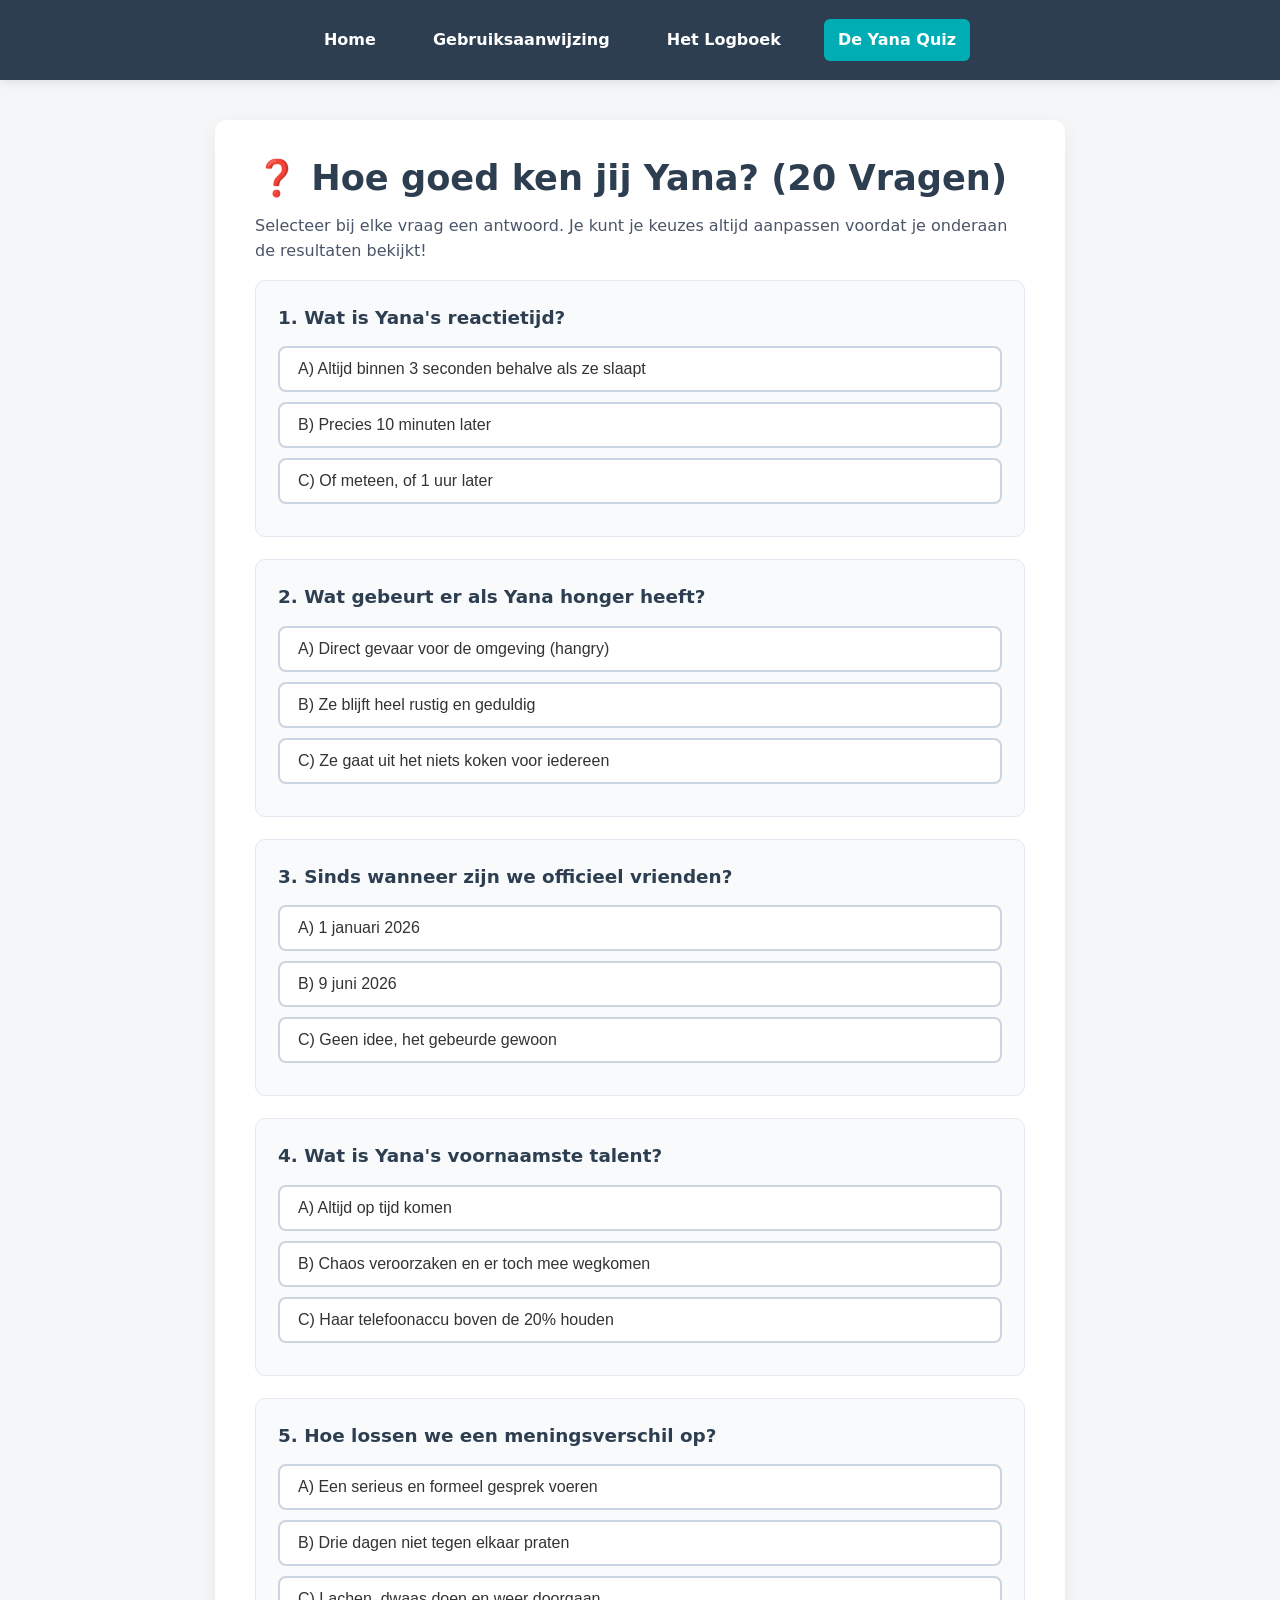
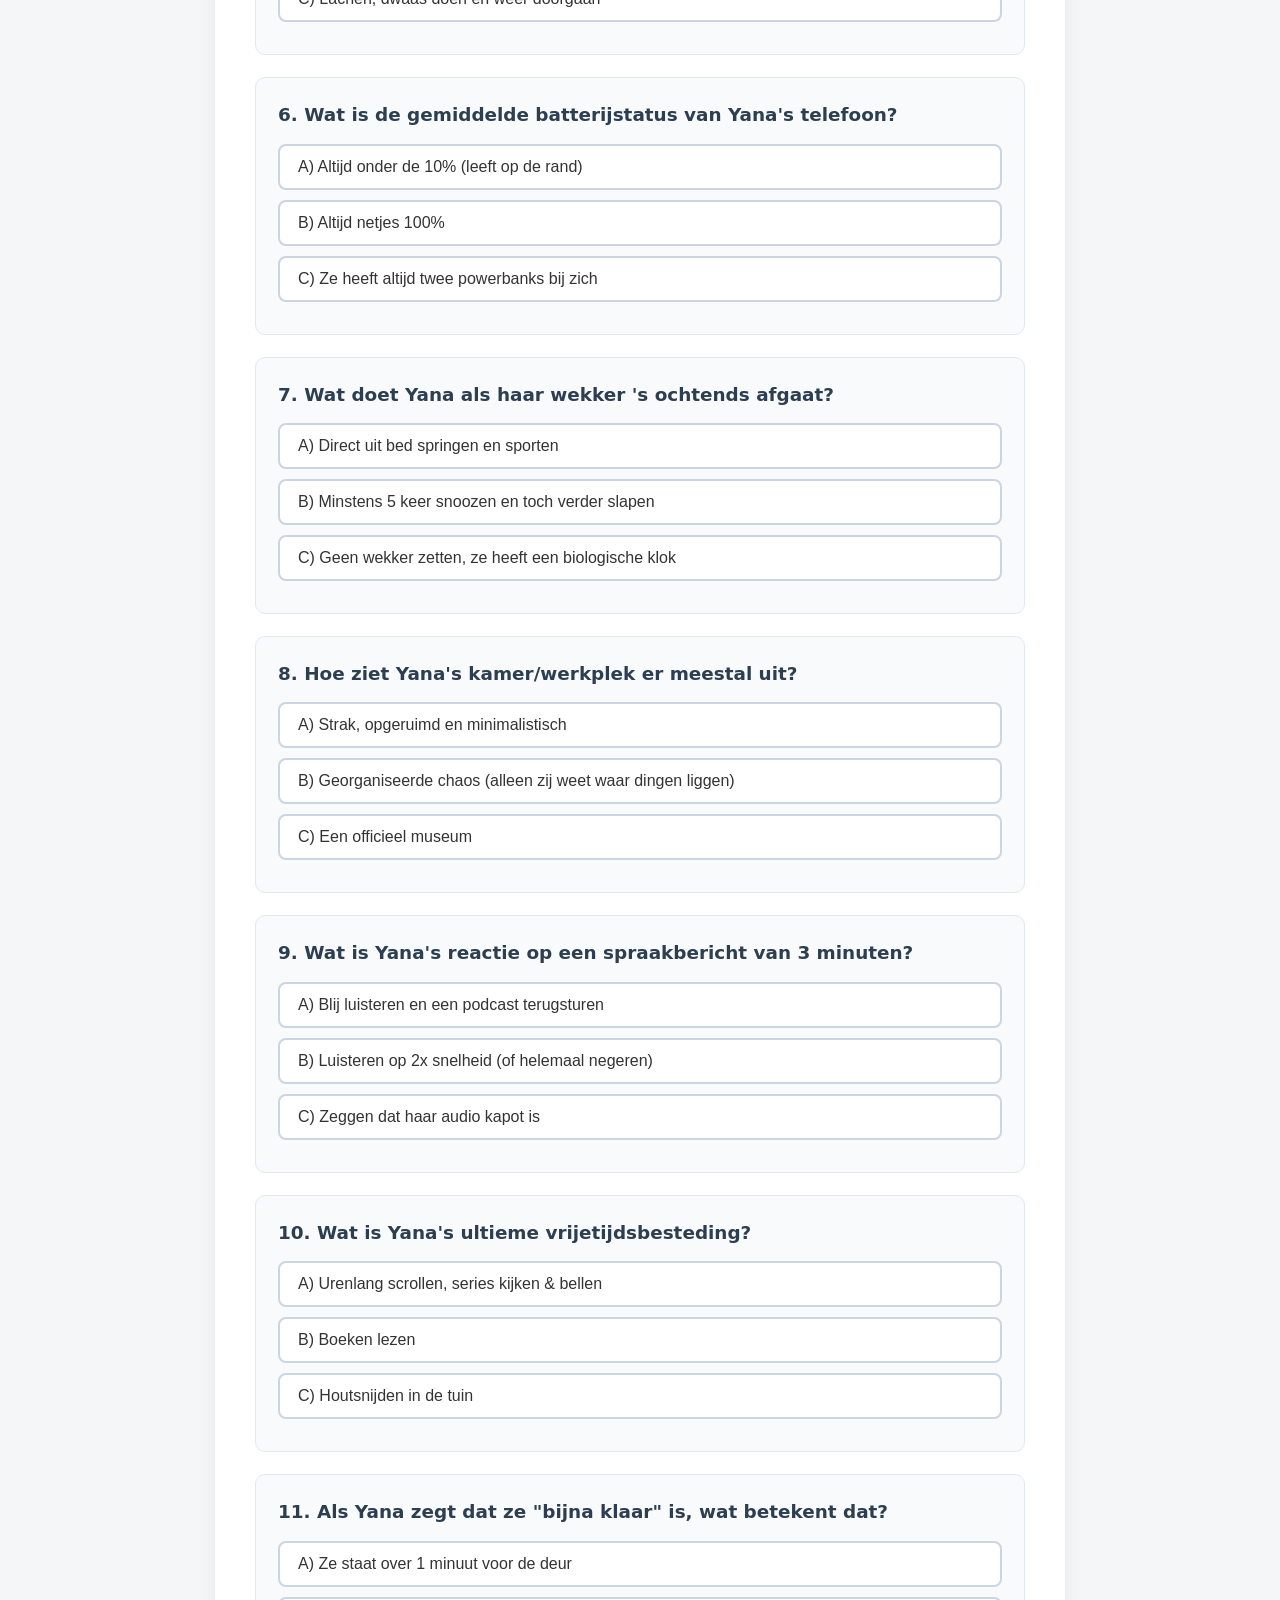
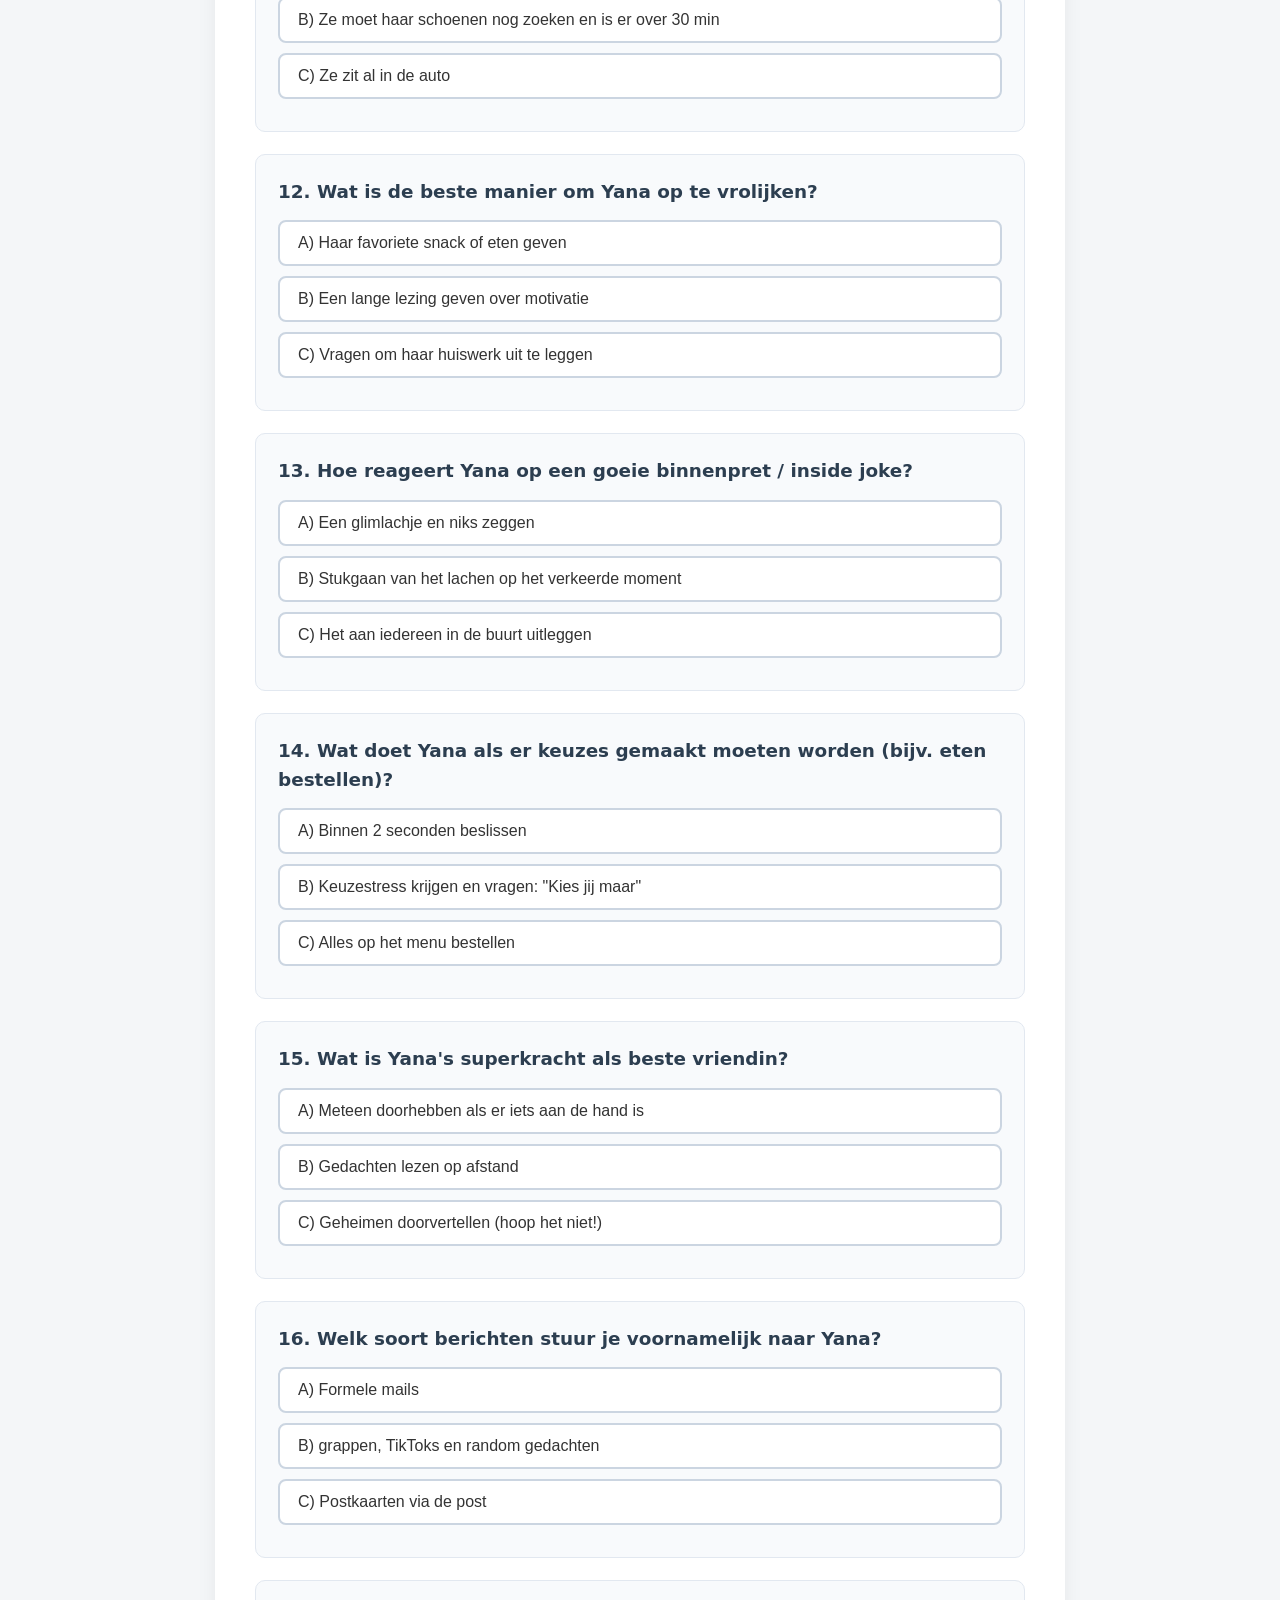
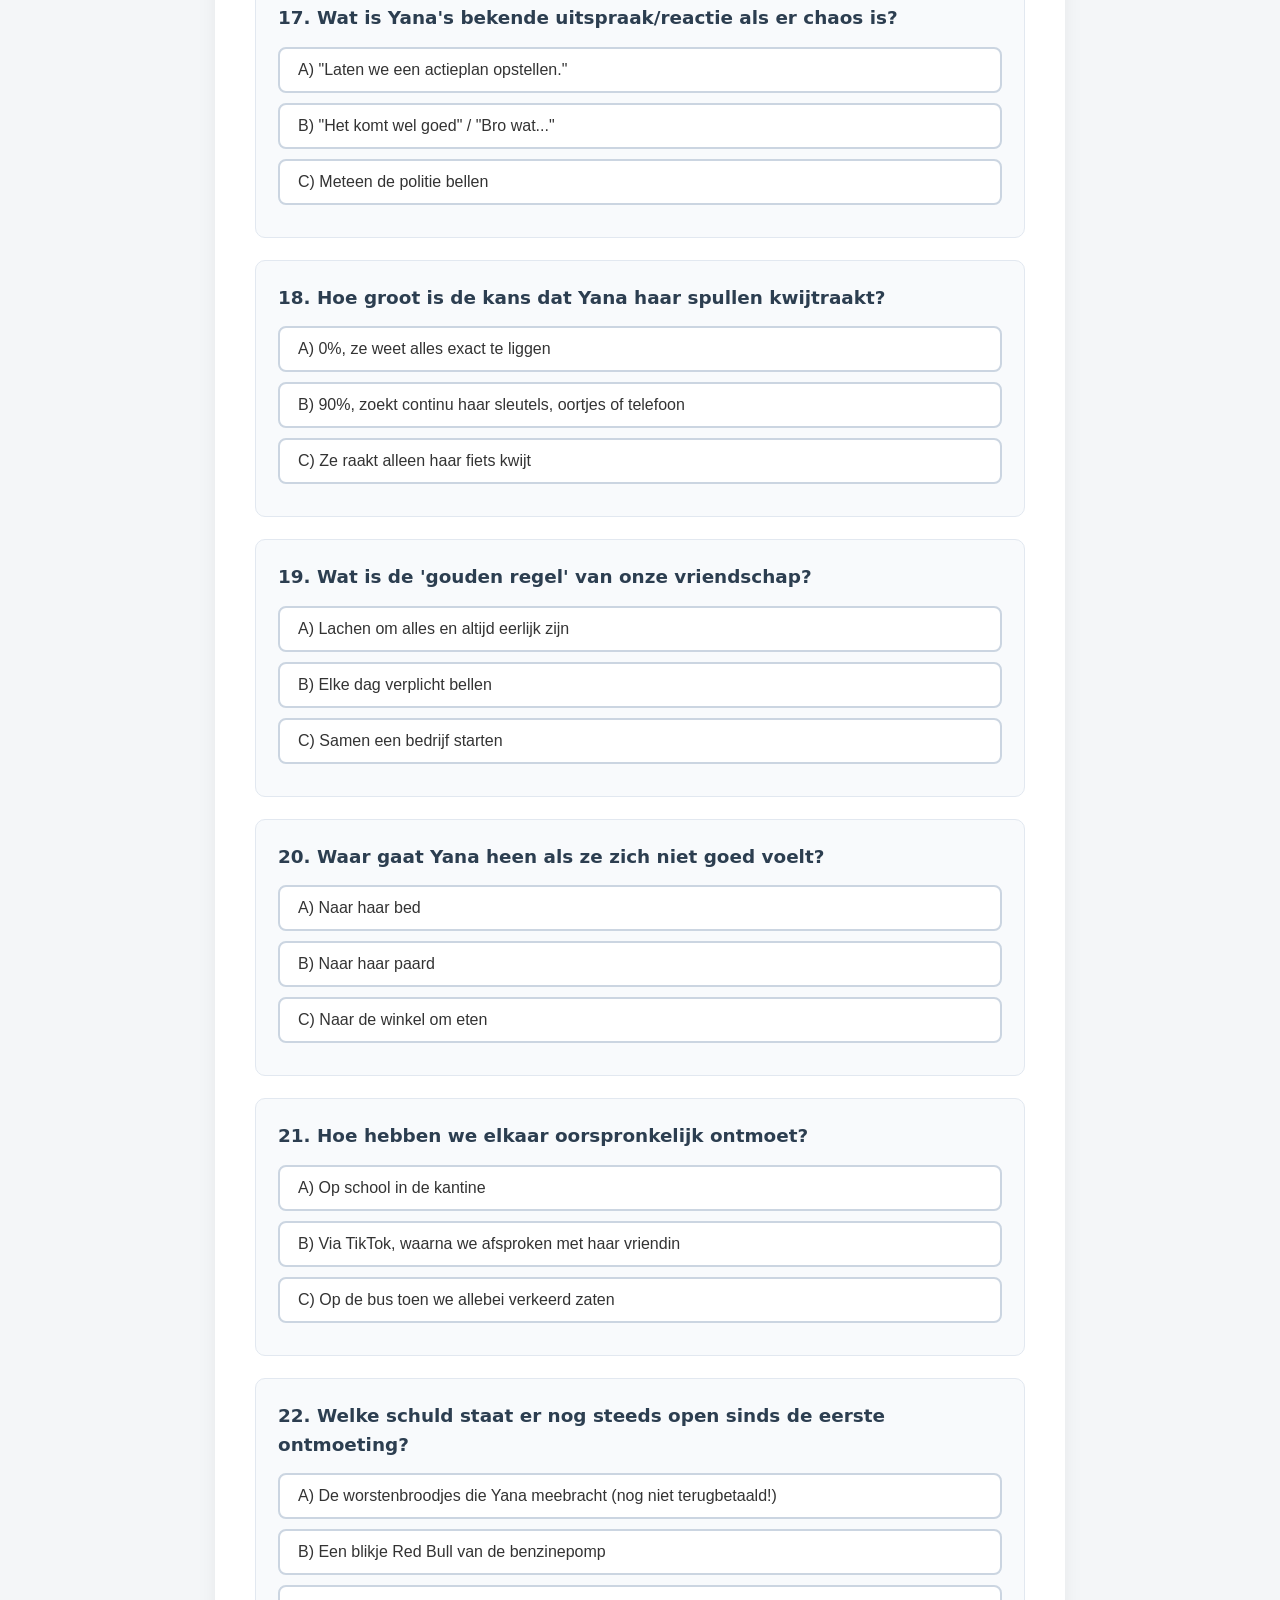
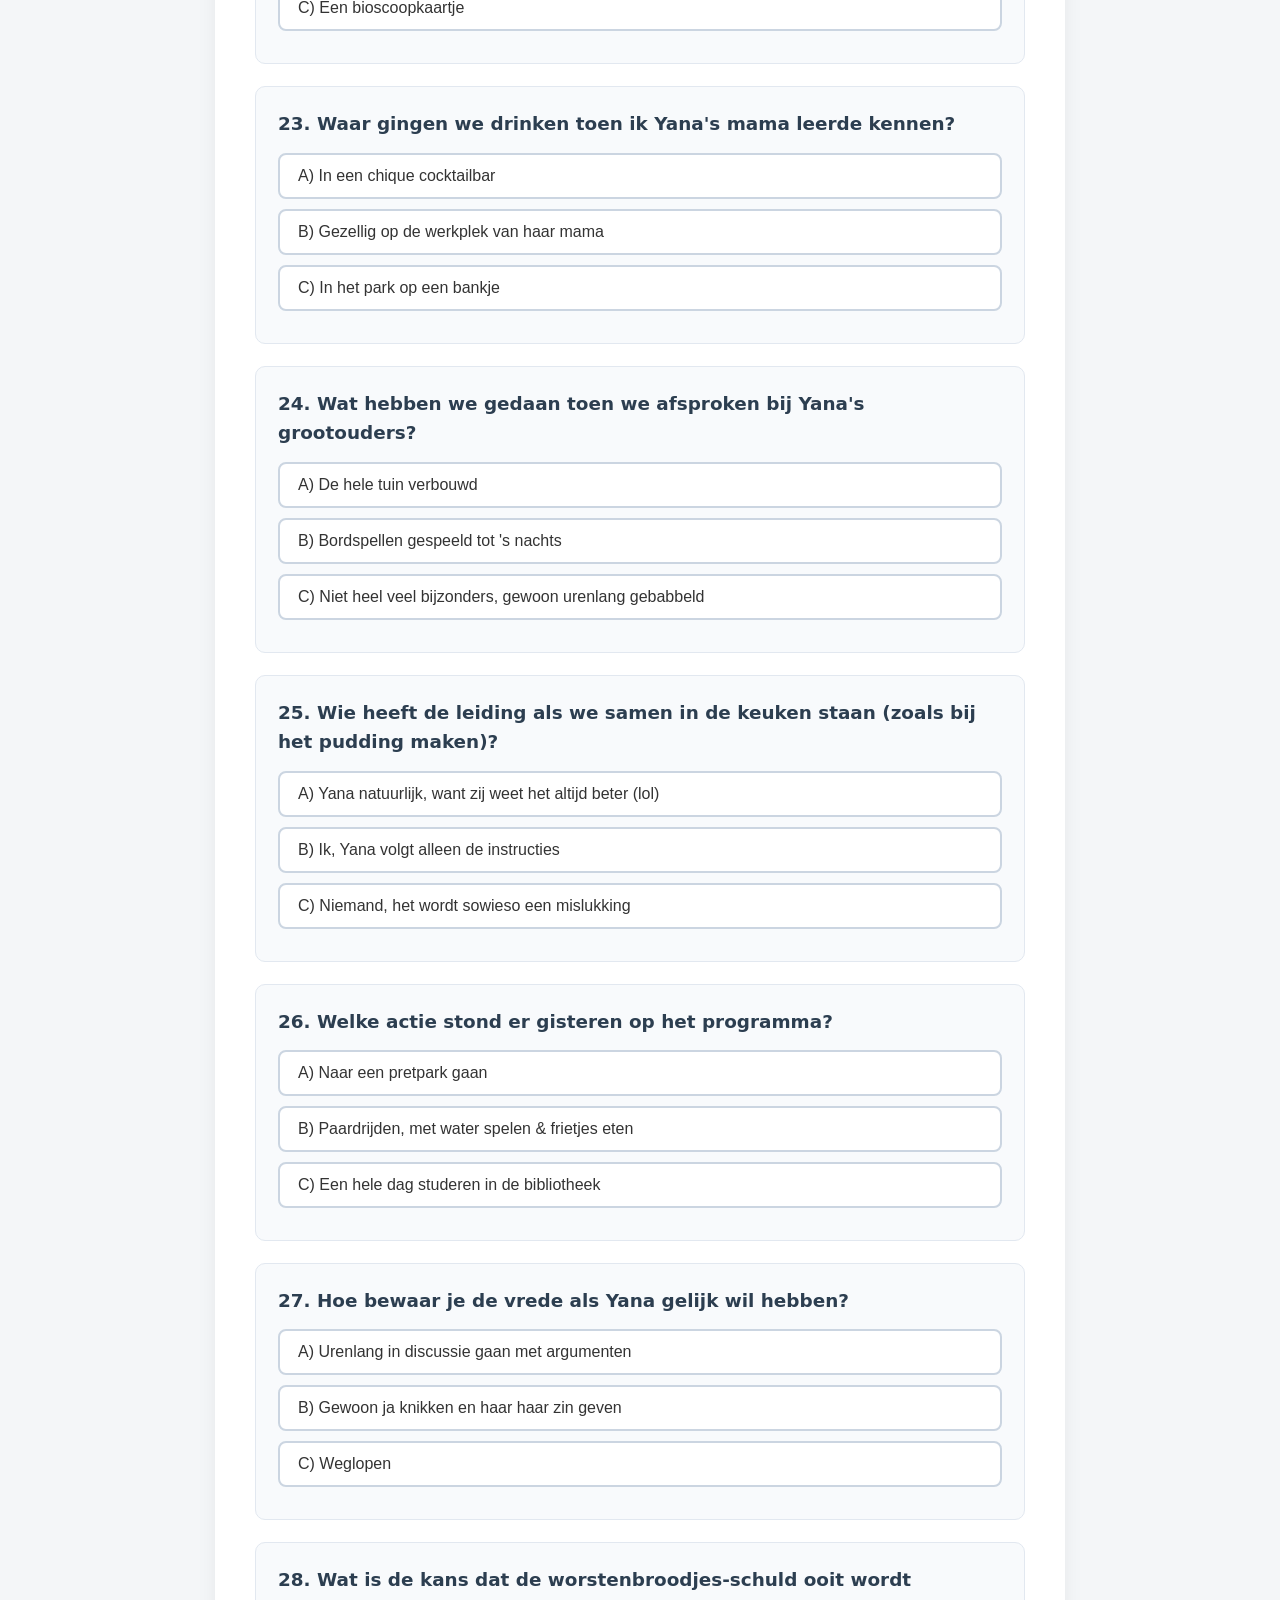
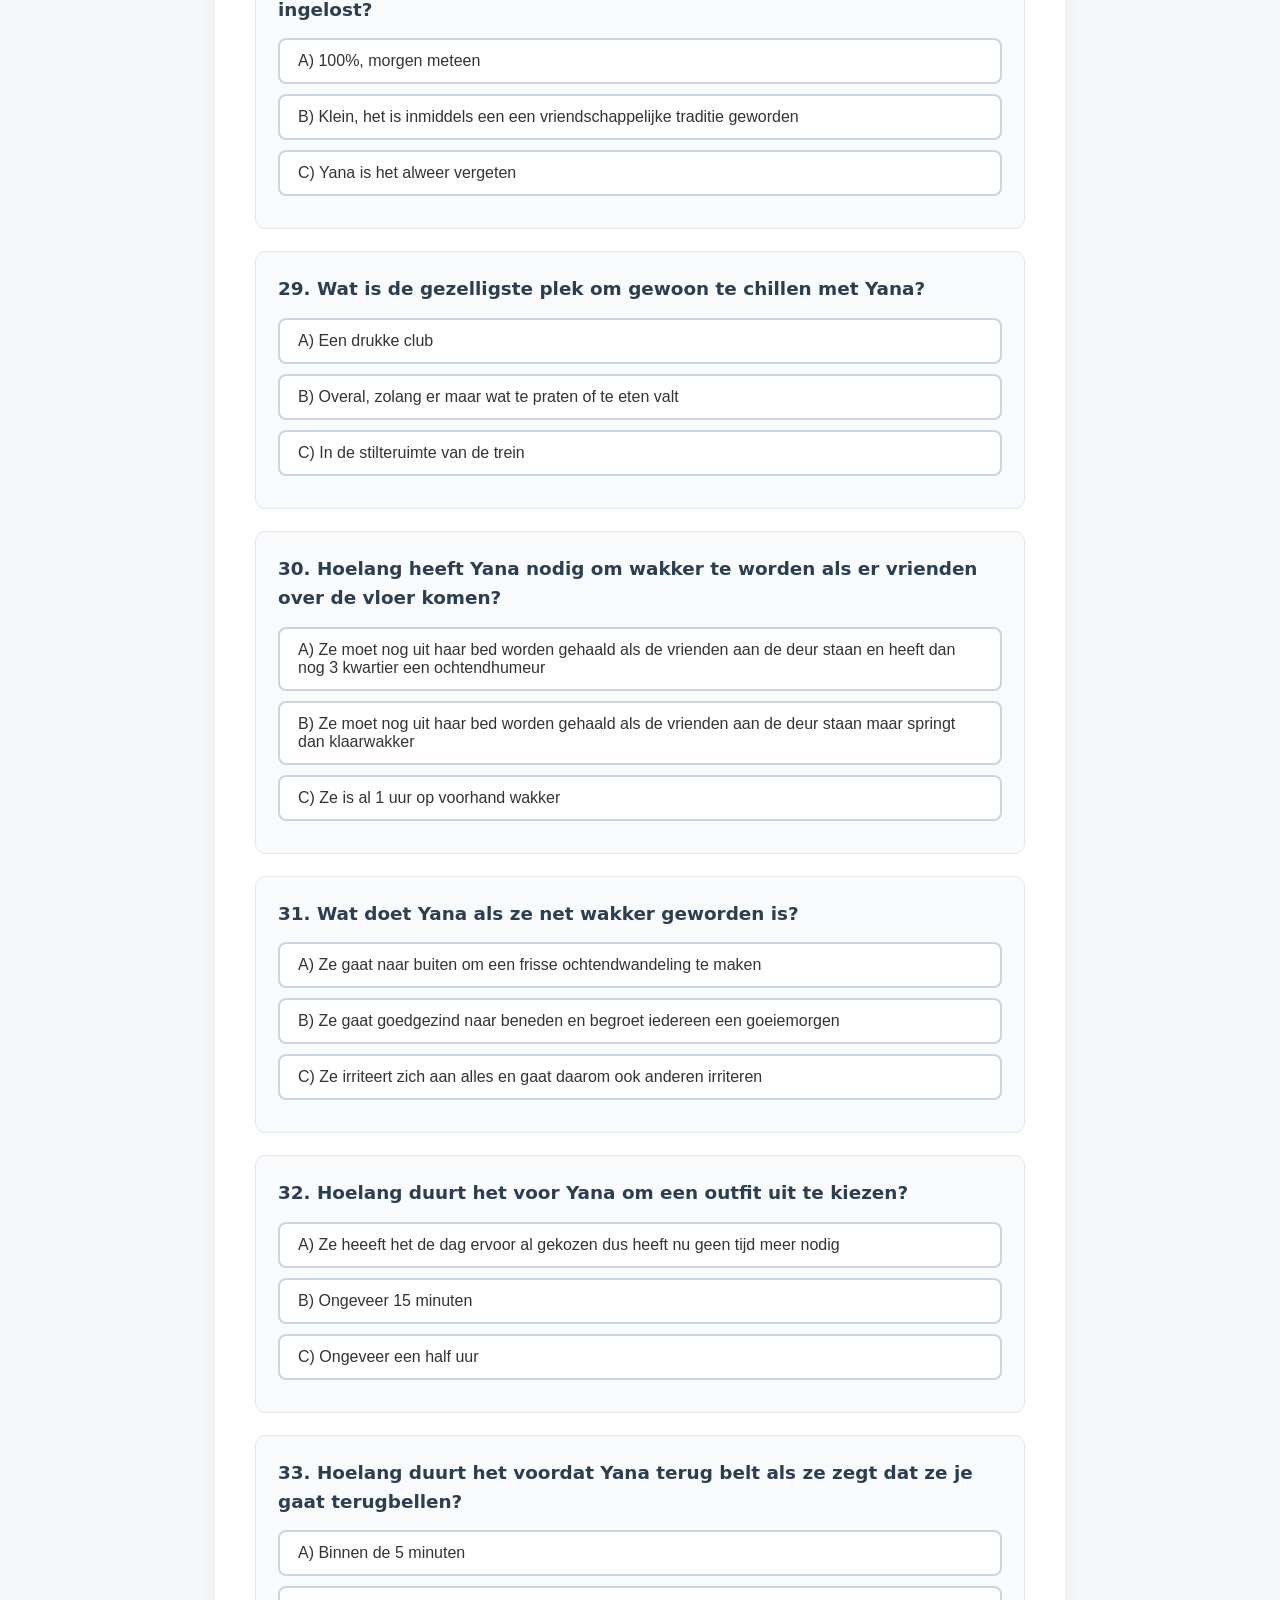
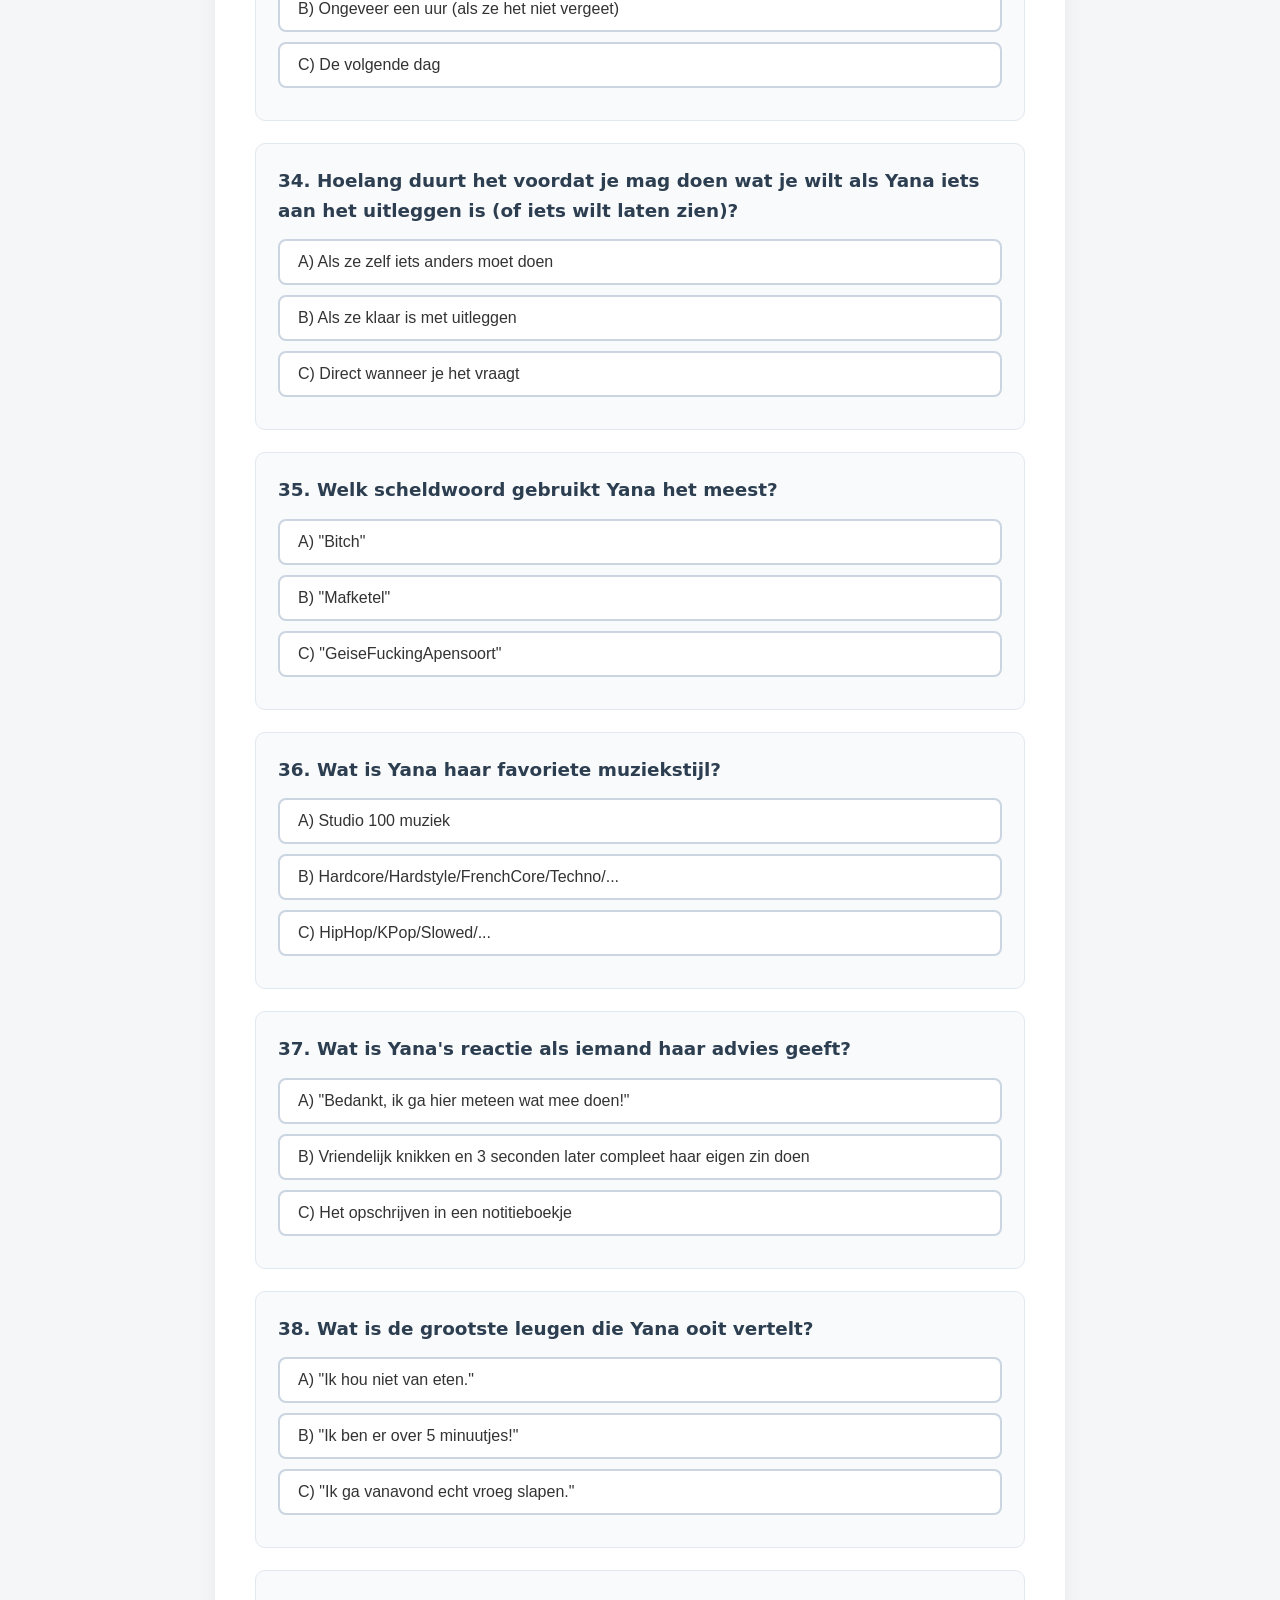
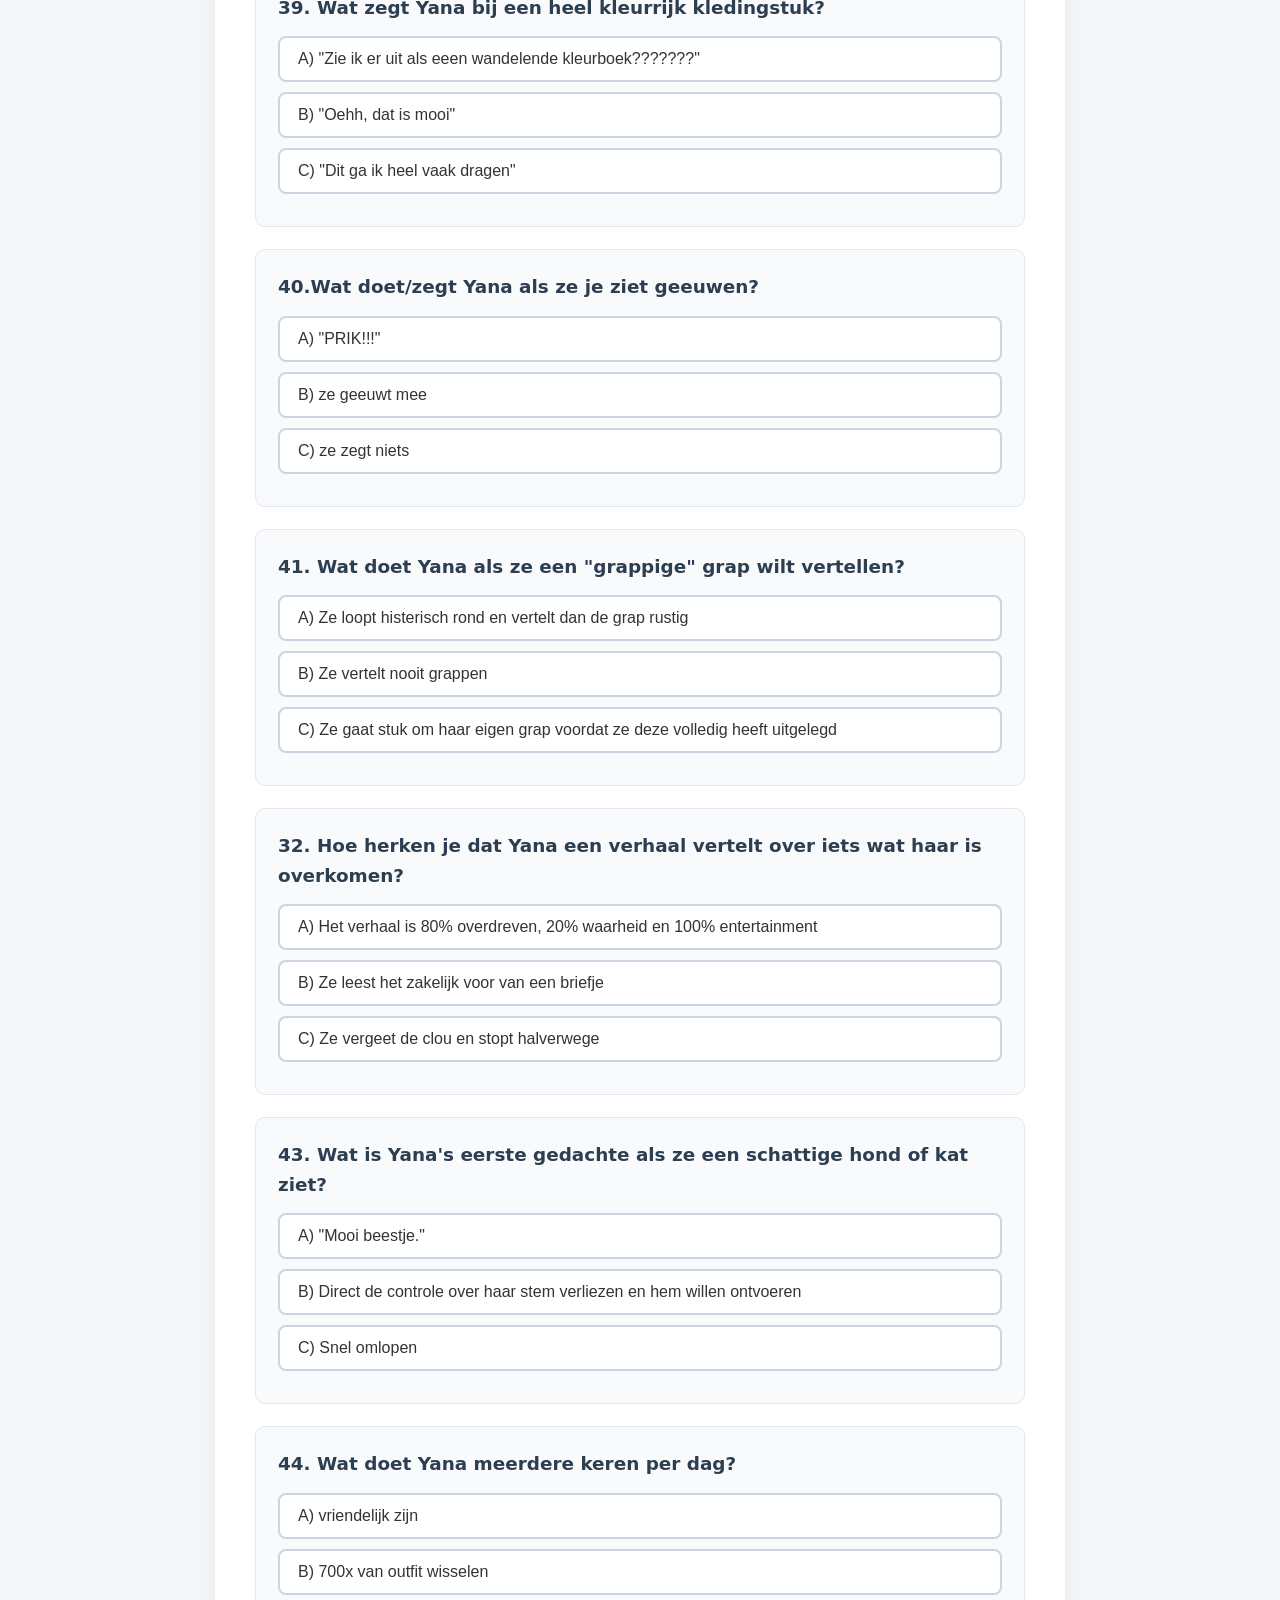
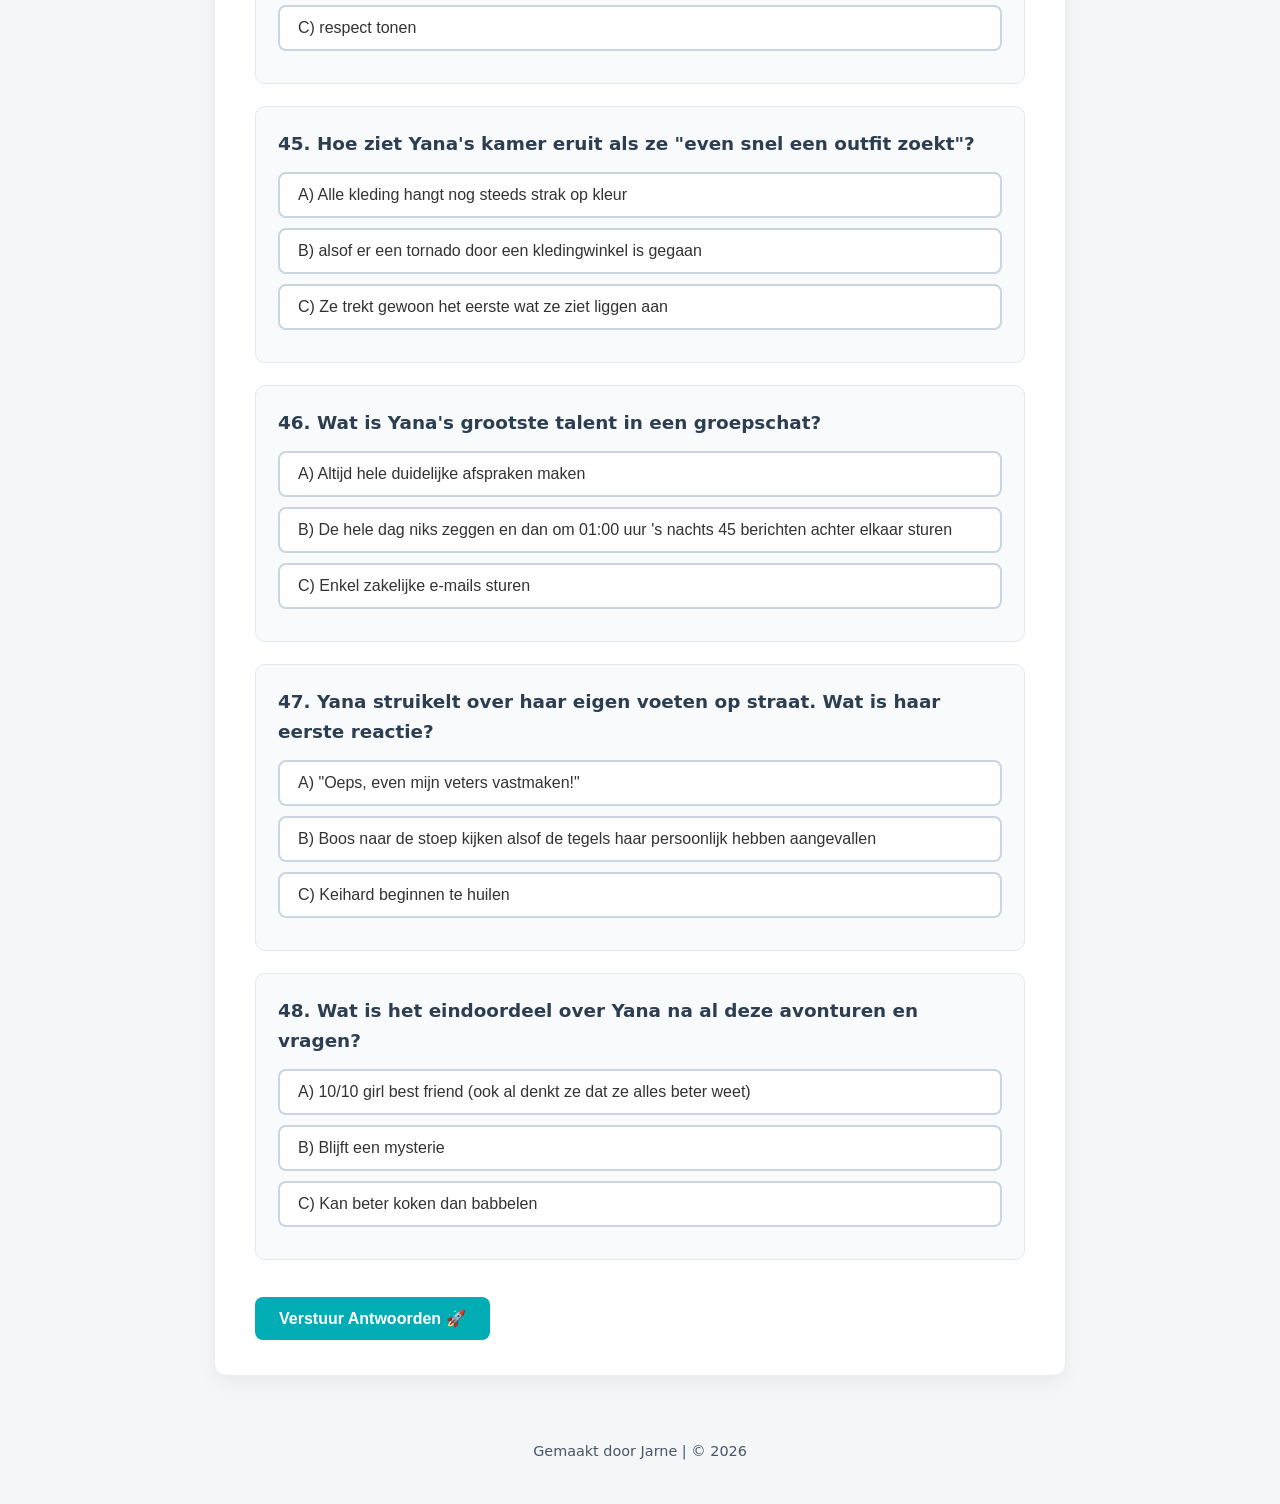
==== quiz.html @ 944b3b8d "full site" ====
<!DOCTYPE html>
<html lang="nl">

<head>
  <meta charset="UTF-8">
  <meta name="viewport" content="width=device-width, initial-scale=1.0">
  <title>Yana - De Ultieme Quiz</title>
  <link rel="stylesheet" href="style.css">
</head>

<body>

  <nav>
    <a href="index.html">Home</a>
    <a href="over.html">Gebruiksaanwijzing</a>
    <a href="herinneringen.html">Het Logboek</a>
    <a href="quiz.html" class="active">De Yana Quiz</a>
  </nav>

  <div class="container">
    <h1>❓ Hoe goed ken jij Yana? (20 Vragen)</h1>
    <p>Selecteer bij elke vraag een antwoord. Je kunt je keuzes altijd aanpassen voordat je onderaan de resultaten
      bekijkt!</p>

    <!-- Vraag 1 -->
    <div class="quiz-question" id="q1">
      <h3>1. Wat is Yana's reactietijd?</h3>
      <button class="options-btn" data-correct="true" onclick="selectOption(1, this)">A) Altijd binnen 3 seconden
        behalve als ze slaapt</button>
      <button class="options-btn" data-correct="false" onclick="selectOption(1, this)">B) Precies 10 minuten
        later</button>
      <button class="options-btn" data-correct="false" onclick="selectOption(1, this)">C) Of meteen, of 1 uur
        later</button>
    </div>

    <!-- Vraag 2 -->
    <div class="quiz-question" id="q2">
      <h3>2. Wat gebeurt er als Yana honger heeft?</h3>
      <button class="options-btn" data-correct="true" onclick="selectOption(2, this)">A) Direct gevaar voor de omgeving
        (hangry)</button>
      <button class="options-btn" data-correct="false" onclick="selectOption(2, this)">B) Ze blijft heel rustig en
        geduldig</button>
      <button class="options-btn" data-correct="false" onclick="selectOption(2, this)">C) Ze gaat uit het niets koken
        voor iedereen</button>
    </div>

    <!-- Vraag 3 -->
    <div class="quiz-question" id="q3">
      <h3>3. Sinds wanneer zijn we officieel vrienden?</h3>
      <button class="options-btn" data-correct="false" onclick="selectOption(3, this)">A) 1 januari 2026</button>
      <button class="options-btn" data-correct="true" onclick="selectOption(3, this)">B) 9 juni 2026</button>
      <button class="options-btn" data-correct="false" onclick="selectOption(3, this)">C) Geen idee, het gebeurde
        gewoon</button>
    </div>

    <!-- Vraag 4 -->
    <div class="quiz-question" id="q4">
      <h3>4. Wat is Yana's voornaamste talent?</h3>
      <button class="options-btn" data-correct="false" onclick="selectOption(4, this)">A) Altijd op tijd komen</button>
      <button class="options-btn" data-correct="true" onclick="selectOption(4, this)">B) Chaos veroorzaken en er toch
        mee wegkomen</button>
      <button class="options-btn" data-correct="false" onclick="selectOption(4, this)">C) Haar telefoonaccu boven de 20%
        houden</button>
    </div>

    <!-- Vraag 5 -->
    <div class="quiz-question" id="q5">
      <h3>5. Hoe lossen we een meningsverschil op?</h3>
      <button class="options-btn" data-correct="false" onclick="selectOption(5, this)">A) Een serieus en formeel gesprek
        voeren</button>
      <button class="options-btn" data-correct="false" onclick="selectOption(5, this)">B) Drie dagen niet tegen elkaar
        praten</button>
      <button class="options-btn" data-correct="true" onclick="selectOption(5, this)">C) Lachen, dwaas doen en weer
        doorgaan</button>
    </div>

    <!-- Vraag 6 -->
    <div class="quiz-question" id="q6">
      <h3>6. Wat is de gemiddelde batterijstatus van Yana's telefoon?</h3>
      <button class="options-btn" data-correct="true" onclick="selectOption(6, this)">A) Altijd onder de 10% (leeft op
        de rand)</button>
      <button class="options-btn" data-correct="false" onclick="selectOption(6, this)">B) Altijd netjes 100%</button>
      <button class="options-btn" data-correct="false" onclick="selectOption(6, this)">C) Ze heeft altijd twee
        powerbanks bij zich</button>
    </div>

    <!-- Vraag 7 -->
    <div class="quiz-question" id="q7">
      <h3>7. Wat doet Yana als haar wekker 's ochtends afgaat?</h3>
      <button class="options-btn" data-correct="false" onclick="selectOption(7, this)">A) Direct uit bed springen en
        sporten</button>
      <button class="options-btn" data-correct="true" onclick="selectOption(7, this)">B) Minstens 5 keer snoozen en toch
        verder slapen</button>
      <button class="options-btn" data-correct="false" onclick="selectOption(7, this)">C) Geen wekker zetten, ze heeft
        een biologische klok</button>
    </div>

    <!-- Vraag 8 -->
    <div class="quiz-question" id="q8">
      <h3>8. Hoe ziet Yana's kamer/werkplek er meestal uit?</h3>
      <button class="options-btn" data-correct="false" onclick="selectOption(8, this)">A) Strak, opgeruimd en
        minimalistisch</button>
      <button class="options-btn" data-correct="true" onclick="selectOption(8, this)">B) Georganiseerde chaos (alleen
        zij weet waar dingen liggen)</button>
      <button class="options-btn" data-correct="false" onclick="selectOption(8, this)">C) Een officieel museum</button>
    </div>

    <!-- Vraag 9 -->
    <div class="quiz-question" id="q9">
      <h3>9. Wat is Yana's reactie op een spraakbericht van 3 minuten?</h3>
      <button class="options-btn" data-correct="false" onclick="selectOption(9, this)">A) Blij luisteren en een podcast
        terugsturen</button>
      <button class="options-btn" data-correct="true" onclick="selectOption(9, this)">B) Luisteren op 2x snelheid (of
        helemaal negeren)</button>
      <button class="options-btn" data-correct="false" onclick="selectOption(9, this)">C) Zeggen dat haar audio kapot
        is</button>
    </div>

    <!-- Vraag 10 -->
    <div class="quiz-question" id="q10">
      <h3>10. Wat is Yana's ultieme vrijetijdsbesteding?</h3>
      <button class="options-btn" data-correct="true" onclick="selectOption(10, this)">A) Urenlang scrollen, series
        kijken & bellen</button>
      <button class="options-btn" data-correct="false" onclick="selectOption(10, this)">B) Boeken lezen</button>
      <button class="options-btn" data-correct="false" onclick="selectOption(10, this)">C) Houtsnijden in de
        tuin</button>
    </div>

    <!-- Vraag 11 -->
    <div class="quiz-question" id="q11">
      <h3>11. Als Yana zegt dat ze "bijna klaar" is, wat betekent dat?</h3>
      <button class="options-btn" data-correct="false" onclick="selectOption(11, this)">A) Ze staat over 1 minuut voor
        de deur</button>
      <button class="options-btn" data-correct="true" onclick="selectOption(11, this)">B) Ze moet haar schoenen nog
        zoeken en is er over 30 min</button>
      <button class="options-btn" data-correct="false" onclick="selectOption(11, this)">C) Ze zit al in de auto</button>
    </div>

    <!-- Vraag 12 -->
    <div class="quiz-question" id="q12">
      <h3>12. Wat is de beste manier om Yana op te vrolijken?</h3>
      <button class="options-btn" data-correct="true" onclick="selectOption(12, this)">A) Haar favoriete snack of eten
        geven</button>
      <button class="options-btn" data-correct="false" onclick="selectOption(12, this)">B) Een lange lezing geven over
        motivatie</button>
      <button class="options-btn" data-correct="false" onclick="selectOption(12, this)">C) Vragen om haar huiswerk uit
        te leggen</button>
    </div>

    <!-- Vraag 13 -->
    <div class="quiz-question" id="q13">
      <h3>13. Hoe reageert Yana op een goeie binnenpret / inside joke?</h3>
      <button class="options-btn" data-correct="false" onclick="selectOption(13, this)">A) Een glimlachje en niks
        zeggen</button>
      <button class="options-btn" data-correct="true" onclick="selectOption(13, this)">B) Stukgaan van het lachen op het
        verkeerde moment</button>
      <button class="options-btn" data-correct="false" onclick="selectOption(13, this)">C) Het aan iedereen in de buurt
        uitleggen</button>
    </div>

    <!-- Vraag 14 -->
    <div class="quiz-question" id="q14">
      <h3>14. Wat doet Yana als er keuzes gemaakt moeten worden (bijv. eten bestellen)?</h3>
      <button class="options-btn" data-correct="false" onclick="selectOption(14, this)">A) Binnen 2 seconden
        beslissen</button>
      <button class="options-btn" data-correct="true" onclick="selectOption(14, this)">B) Keuzestress krijgen en vragen:
        "Kies jij maar"</button>
      <button class="options-btn" data-correct="false" onclick="selectOption(14, this)">C) Alles op het menu
        bestellen</button>
    </div>

    <!-- Vraag 15 -->
    <div class="quiz-question" id="q15">
      <h3>15. Wat is Yana's superkracht als beste vriendin?</h3>
      <button class="options-btn" data-correct="true" onclick="selectOption(15, this)">A) Meteen doorhebben als er iets
        aan de hand is</button>
      <button class="options-btn" data-correct="false" onclick="selectOption(15, this)">B) Gedachten lezen op
        afstand</button>
      <button class="options-btn" data-correct="false" onclick="selectOption(15, this)">C) Geheimen doorvertellen (hoop
        het niet!)</button>
    </div>

    <!-- Vraag 16 -->
    <div class="quiz-question" id="q16">
      <h3>16. Welk soort berichten stuur je voornamelijk naar Yana?</h3>
      <button class="options-btn" data-correct="false" onclick="selectOption(16, this)">A) Formele mails</button>
      <button class="options-btn" data-correct="true" onclick="selectOption(16, this)">B) grappen, TikToks en random
        gedachten</button>
      <button class="options-btn" data-correct="false" onclick="selectOption(16, this)">C) Postkaarten via de
        post</button>
    </div>

    <!-- Vraag 17 -->
    <div class="quiz-question" id="q17">
      <h3>17. Wat is Yana's bekende uitspraak/reactie als er chaos is?</h3>
      <button class="options-btn" data-correct="false" onclick="selectOption(17, this)">A) "Laten we een actieplan
        opstellen."</button>
      <button class="options-btn" data-correct="true" onclick="selectOption(17, this)">B) "Het komt wel goed" / "Bro
        wat..."</button>
      <button class="options-btn" data-correct="false" onclick="selectOption(17, this)">C) Meteen de politie
        bellen</button>
    </div>

    <!-- Vraag 18 -->
    <div class="quiz-question" id="q18">
      <h3>18. Hoe groot is de kans dat Yana haar spullen kwijtraakt?</h3>
      <button class="options-btn" data-correct="false" onclick="selectOption(18, this)">A) 0%, ze weet alles exact te
        liggen</button>
      <button class="options-btn" data-correct="true" onclick="selectOption(18, this)">B) 90%, zoekt continu haar
        sleutels, oortjes of telefoon</button>
      <button class="options-btn" data-correct="false" onclick="selectOption(18, this)">C) Ze raakt alleen haar fiets
        kwijt</button>
    </div>

    <!-- Vraag 19 -->
    <div class="quiz-question" id="q19">
      <h3>19. Wat is de 'gouden regel' van onze vriendschap?</h3>
      <button class="options-btn" data-correct="true" onclick="selectOption(19, this)">A) Lachen om alles en altijd
        eerlijk zijn</button>
      <button class="options-btn" data-correct="false" onclick="selectOption(19, this)">B) Elke dag verplicht
        bellen</button>
      <button class="options-btn" data-correct="false" onclick="selectOption(19, this)">C) Samen een bedrijf
        starten</button>
    </div>

    <!-- Vraag 20 -->
    <div class="quiz-question" id="q20">
      <h3>20. Waar gaat Yana heen als ze zich niet goed voelt?</h3>
      <button class="options-btn" data-correct="false" onclick="selectOption(20, this)">A) Naar haar bed</button>
      <button class="options-btn" data-correct="true" onclick="selectOption(20, this)">B) Naar haar paard</button>
      <button class="options-btn" data-correct="false" onclick="selectOption(20, this)">C) Naar de winkel om
        eten</button>
    </div>

    <!-- Vraag 21 -->
    <div class="quiz-question" id="q21">
      <h3>21. Hoe hebben we elkaar oorspronkelijk ontmoet?</h3>
      <button class="options-btn" data-correct="false" onclick="selectOption(21, this)">A) Op school in de
        kantine</button>
      <button class="options-btn" data-correct="true" onclick="selectOption(21, this)">B) Via TikTok, waarna we
        afsproken met haar vriendin</button>
      <button class="options-btn" data-correct="false" onclick="selectOption(21, this)">C) Op de bus toen we allebei
        verkeerd zaten</button>
    </div>

    <!-- Vraag 22 -->
    <div class="quiz-question" id="q22">
      <h3>22. Welke schuld staat er nog steeds open sinds de eerste ontmoeting?</h3>
      <button class="options-btn" data-correct="true" onclick="selectOption(22, this)">A) De worstenbroodjes die Yana
        meebracht (nog niet terugbetaald!)</button>
      <button class="options-btn" data-correct="false" onclick="selectOption(22, this)">B) Een blikje Red Bull van de
        benzinepomp</button>
      <button class="options-btn" data-correct="false" onclick="selectOption(22, this)">C) Een bioscoopkaartje</button>
    </div>

    <!-- Vraag 23 -->
    <div class="quiz-question" id="q23">
      <h3>23. Waar gingen we drinken toen ik Yana's mama leerde kennen?</h3>
      <button class="options-btn" data-correct="false" onclick="selectOption(23, this)">A) In een chique
        cocktailbar</button>
      <button class="options-btn" data-correct="true" onclick="selectOption(23, this)">B) Gezellig op de werkplek van
        haar mama</button>
      <button class="options-btn" data-correct="false" onclick="selectOption(23, this)">C) In het park op een
        bankje</button>
    </div>

    <!-- Vraag 24 -->
    <div class="quiz-question" id="q24">
      <h3>24. Wat hebben we gedaan toen we afsproken bij Yana's grootouders?</h3>
      <button class="options-btn" data-correct="false" onclick="selectOption(24, this)">A) De hele tuin
        verbouwd</button>
      <button class="options-btn" data-correct="false" onclick="selectOption(24, this)">B) Bordspellen gespeeld tot 's
        nachts</button>
      <button class="options-btn" data-correct="true" onclick="selectOption(24, this)">C) Niet heel veel bijzonders,
        gewoon urenlang gebabbeld</button>
    </div>

    <!-- Vraag 25 -->
    <div class="quiz-question" id="q25">
      <h3>25. Wie heeft de leiding als we samen in de keuken staan (zoals bij het pudding maken)?</h3>
      <button class="options-btn" data-correct="true" onclick="selectOption(25, this)">A) Yana natuurlijk, want zij weet
        het altijd beter (lol)</button>
      <button class="options-btn" data-correct="false" onclick="selectOption(25, this)">B) Ik, Yana volgt alleen de
        instructies</button>
      <button class="options-btn" data-correct="false" onclick="selectOption(25, this)">C) Niemand, het wordt sowieso
        een mislukking</button>
    </div>

    <!-- Vraag 26 -->
    <div class="quiz-question" id="q26">
      <h3>26. Welke actie stond er gisteren op het programma?</h3>
      <button class="options-btn" data-correct="false" onclick="selectOption(26, this)">A) Naar een pretpark
        gaan</button>
      <button class="options-btn" data-correct="true" onclick="selectOption(26, this)">B) Paardrijden, met water spelen
        & frietjes eten</button>
      <button class="options-btn" data-correct="false" onclick="selectOption(26, this)">C) Een hele dag studeren in de
        bibliotheek</button>
    </div>

    <!-- Vraag 27 -->
    <div class="quiz-question" id="q27">
      <h3>27. Hoe bewaar je de vrede als Yana gelijk wil hebben?</h3>
      <button class="options-btn" data-correct="false" onclick="selectOption(27, this)">A) Urenlang in discussie gaan
        met argumenten</button>
      <button class="options-btn" data-correct="true" onclick="selectOption(27, this)">B) Gewoon ja knikken en haar haar
        zin geven</button>
      <button class="options-btn" data-correct="false" onclick="selectOption(27, this)">C) Weglopen</button>
    </div>

    <!-- Vraag 28 -->
    <div class="quiz-question" id="q28">
      <h3>28. Wat is de kans dat de worstenbroodjes-schuld ooit wordt ingelost?</h3>
      <button class="options-btn" data-correct="false" onclick="selectOption(28, this)">A) 100%, morgen meteen</button>
      <button class="options-btn" data-correct="true" onclick="selectOption(28, this)">B) Klein, het is inmiddels een
        een vriendschappelijke traditie geworden</button>
      <button class="options-btn" data-correct="false" onclick="selectOption(28, this)">C) Yana is het alweer
        vergeten</button>
    </div>

    <!-- Vraag 29 -->
    <div class="quiz-question" id="q29">
      <h3>29. Wat is de gezelligste plek om gewoon te chillen met Yana?</h3>
      <button class="options-btn" data-correct="false" onclick="selectOption(29, this)">A) Een drukke club</button>
      <button class="options-btn" data-correct="true" onclick="selectOption(29, this)">B) Overal, zolang er maar wat te
        praten of te eten valt</button>
      <button class="options-btn" data-correct="false" onclick="selectOption(29, this)">C) In de stilteruimte van de
        trein</button>
    </div>

    <div class="quiz-question" id="q30">
      <h3>30. Hoelang heeft Yana nodig om wakker te worden als er vrienden over de vloer komen?</h3>
      <button class="options-btn" data-correct="true" onclick="selectOption(29, this)">A) Ze moet nog uit haar bed
        worden gehaald als de vrienden aan de deur staan en heeft dan nog 3 kwartier een ochtendhumeur</button>
      <button class="options-btn" data-correct="false" onclick="selectOption(29, this)">B) Ze moet nog uit haar bed
        worden gehaald als de vrienden aan de deur staan maar springt dan klaarwakker</button>
      <button class="options-btn" data-correct="false" onclick="selectOption(29, this)">C) Ze is al 1 uur op voorhand
        wakker</button>
    </div>

    <div class="quiz-question" id="q31">
      <h3>31. Wat doet Yana als ze net wakker geworden is?</h3>
      <button class="options-btn" data-correct="false" onclick="selectOption(29, this)">A) Ze gaat naar buiten om een
        frisse ochtendwandeling te maken</button>
      <button class="options-btn" data-correct="false" onclick="selectOption(29, this)">B) Ze gaat goedgezind naar
        beneden en begroet iedereen een goeiemorgen</button>
      <button class="options-btn" data-correct="true" onclick="selectOption(29, this)">C) Ze irriteert zich aan alles en
        gaat daarom ook anderen irriteren</button>
    </div>

    <div class="quiz-question" id="q32">
      <h3>32. Hoelang duurt het voor Yana om een outfit uit te kiezen?</h3>
      <button class="options-btn" data-correct="false" onclick="selectOption(29, this)">A) Ze heeeft het de dag ervoor
        al gekozen dus heeft nu geen tijd meer nodig</button>
      <button class="options-btn" data-correct="false" onclick="selectOption(29, this)">B) Ongeveer 15 minuten</button>
      <button class="options-btn" data-correct="true" onclick="selectOption(29, this)">C) Ongeveer een half uur</button>
    </div>

    <div class="quiz-question" id="q33">
      <h3>33. Hoelang duurt het voordat Yana terug belt als ze zegt dat ze je gaat terugbellen?</h3>
      <button class="options-btn" data-correct="false" onclick="selectOption(29, this)">A) Binnen de 5 minuten</button>
      <button class="options-btn" data-correct="true" onclick="selectOption(29, this)">B) Ongeveer een uur (als ze het
        niet vergeet)</button>
      <button class="options-btn" data-correct="false" onclick="selectOption(29, this)">C) De volgende dag</button>
    </div>

    <div class="quiz-question" id="q34">
      <h3>34. Hoelang duurt het voordat je mag doen wat je wilt als Yana iets aan het uitleggen is (of iets wilt laten
        zien)?</h3>
      <button class="options-btn" data-correct="true" onclick="selectOption(29, this)">A) Als ze zelf iets anders moet
        doen</button>
      <button class="options-btn" data-correct="false" onclick="selectOption(29, this)">B) Als ze klaar is met
        uitleggen</button>
      <button class="options-btn" data-correct="false" onclick="selectOption(29, this)">C) Direct wanneer je het
        vraagt</button>
    </div>

    <div class="quiz-question" id="q35">
      <h3>35. Welk scheldwoord gebruikt Yana het meest?</h3>
      <button class="options-btn" data-correct="false" onclick="selectOption(29, this)">A) "Bitch"</button>
      <button class="options-btn" data-correct="false" onclick="selectOption(29, this)">B) "Mafketel"</button>
      <button class="options-btn" data-correct="true" onclick="selectOption(29, this)">C)
        "GeiseFuckingApensoort"</button>
    </div>

    <div class="quiz-question" id="q36">
      <h3>36. Wat is Yana haar favoriete muziekstijl?</h3>
      <button class="options-btn" data-correct="false" onclick="selectOption(29, this)">A) Studio 100 muziek</button>
      <button class="options-btn" data-correct="true" onclick="selectOption(29, this)">B)
        Hardcore/Hardstyle/FrenchCore/Techno/...</button>
      <button class="options-btn" data-correct="false" onclick="selectOption(29, this)">C)
        HipHop/KPop/Slowed/...</button>
    </div>

    <div class="quiz-question" id="q37">
      <h3>37. Wat is Yana's reactie als iemand haar advies geeft?</h3>
      <button class="options-btn" data-correct="false" onclick="selectOption(31, this)">A) "Bedankt, ik ga hier meteen
        wat mee doen!"</button>
      <button class="options-btn" data-correct="true" onclick="selectOption(31, this)">B) Vriendelijk knikken en 3
        seconden later compleet haar eigen zin doen</button>
      <button class="options-btn" data-correct="false" onclick="selectOption(31, this)">C) Het opschrijven in een
        notitieboekje</button>
    </div>

    <div class="quiz-question" id="q38">
      <h3>38. Wat is de grootste leugen die Yana ooit vertelt?</h3>
      <button class="options-btn" data-correct="false" onclick="selectOption(33, this)">A) "Ik hou niet van
        eten."</button>
      <button class="options-btn" data-correct="false" onclick="selectOption(33, this)">B) "Ik ben er over 5
        minuutjes!"</button>
      <button class="options-btn" data-correct="true" onclick="selectOption(33, this)">C) "Ik ga vanavond echt vroeg
        slapen."</button>
    </div>

    <div class="quiz-question" id="q39">
      <h3>39. Wat zegt Yana bij een heel kleurrijk kledingstuk?</h3>
      <button class="options-btn" data-correct="true" onclick="selectOption(33, this)">A) "Zie ik er uit als eeen
        wandelende kleurboek???????"</button>
      <button class="options-btn" data-correct="false" onclick="selectOption(33, this)">B) "Oehh, dat is mooi"</button>
      <button class="options-btn" data-correct="false" onclick="selectOption(33, this)">C) "Dit ga ik heel vaak
        dragen"</button>
    </div>

    <div class="quiz-question" id="q40">
      <h3>40.Wat doet/zegt Yana als ze je ziet geeuwen?</h3>
      <button class="options-btn" data-correct="true" onclick="selectOption(33, this)">A) "PRIK!!!"</button>
      <button class="options-btn" data-correct="false" onclick="selectOption(33, this)">B) ze geeuwt mee</button>
      <button class="options-btn" data-correct="false" onclick="selectOption(33, this)">C) ze zegt niets</button>
    </div>

    <div class="quiz-question" id="q41">
      <h3>41. Wat doet Yana als ze een "grappige" grap wilt vertellen?</h3>
      <button class="options-btn" data-correct="false" onclick="selectOption(33, this)">A) Ze loopt histerisch rond en
        vertelt dan de grap rustig</button>
      <button class="options-btn" data-correct="false" onclick="selectOption(33, this)">B) Ze vertelt nooit
        grappen</button>
      <button class="options-btn" data-correct="true" onclick="selectOption(33, this)">C) Ze gaat stuk om haar eigen
        grap voordat ze deze volledig heeft uitgelegd</button>
    </div>

    <div class="quiz-question" id="q42">
      <h3>32. Hoe herken je dat Yana een verhaal vertelt over iets wat haar is overkomen?</h3>
      <button class="options-btn" data-correct="true" onclick="selectOption(35, this)">A) Het verhaal is 80% overdreven,
        20% waarheid en 100% entertainment</button>
      <button class="options-btn" data-correct="false" onclick="selectOption(35, this)">B) Ze leest het zakelijk voor
        van een briefje</button>
      <button class="options-btn" data-correct="false" onclick="selectOption(35, this)">C) Ze vergeet de clou en stopt
        halverwege</button>
    </div>

    <div class="quiz-question" id="q43">
      <h3>43. Wat is Yana's eerste gedachte als ze een schattige hond of kat ziet?</h3>
      <button class="options-btn" data-correct="false" onclick="selectOption(36, this)">A) "Mooi beestje."</button>
      <button class="options-btn" data-correct="true" onclick="selectOption(36, this)">B) Direct de controle over haar
        stem verliezen en hem willen ontvoeren</button>
      <button class="options-btn" data-correct="false" onclick="selectOption(36, this)">C) Snel omlopen</button>
    </div>

    <div class="quiz-question" id="q44">
      <h3>44. Wat doet Yana meerdere keren per dag?</h3>
      <button class="options-btn" data-correct="false" onclick="selectOption(36, this)">A) vriendelijk zijn</button>
      <button class="options-btn" data-correct="true" onclick="selectOption(36, this)">B) 700x van outfit
        wisselen</button>
      <button class="options-btn" data-correct="false" onclick="selectOption(36, this)">C) respect tonen</button>
    </div>

    <div class="quiz-question" id="q45">
      <h3>45. Hoe ziet Yana's kamer eruit als ze "even snel een outfit zoekt"?</h3>
      <button class="options-btn" data-correct="false" onclick="selectOption(44, this)">A) Alle kleding hangt nog steeds
        strak op kleur</button>
      <button class="options-btn" data-correct="true" onclick="selectOption(44, this)">B) alsof er een tornado door een
        kledingwinkel is gegaan</button>
      <button class="options-btn" data-correct="false" onclick="selectOption(44, this)">C) Ze trekt gewoon het eerste
        wat ze
        ziet liggen aan</button>
    </div>


    <div class="quiz-question" id="q46">
      <h3>46. Wat is Yana's grootste talent in een groepschat?</h3>
      <button class="options-btn" data-correct="false" onclick="selectOption(42, this)">A) Altijd hele duidelijke
        afspraken
        maken</button>
      <button class="options-btn" data-correct="true" onclick="selectOption(42, this)">B) De hele dag niks zeggen en dan
        om
        01:00 uur 's nachts 45 berichten achter elkaar sturen</button>
      <button class="options-btn" data-correct="false" onclick="selectOption(42, this)">C) Enkel zakelijke e-mails
        sturen</button>
    </div>


    <div class="quiz-question" id="q47">
      <h3>47. Yana struikelt over haar eigen voeten op straat. Wat is haar eerste reactie?</h3>
      <button class="options-btn" data-correct="false" onclick="selectOption(41, this)">A) "Oeps, even mijn veters
        vastmaken!"</button>
      <button class="options-btn" data-correct="true" onclick="selectOption(41, this)">B) Boos naar de stoep kijken
        alsof de
        tegels haar persoonlijk hebben aangevallen</button>
      <button class="options-btn" data-correct="false" onclick="selectOption(41, this)">C) Keihard beginnen te
        huilen</button>
    </div>


    <div class="quiz-question" id="q48">
      <h3>48. Wat is het eindoordeel over Yana na al deze avonturen en vragen?</h3>
      <button class="options-btn" data-correct="true" onclick="selectOption(30, this)">A) 10/10 girl best friend (ook al
        denkt ze dat ze alles beter weet)</button>
      <button class="options-btn" data-correct="false" onclick="selectOption(30, this)">B) Blijft een mysterie</button>
      <button class="options-btn" data-correct="false" onclick="selectOption(30, this)">C) Kan beter koken dan
        babbelen</button>
    </div>

    <!-- Verzendknop -->
    <button class="reset-btn" id="submit-btn" onclick="calculateScore()">Verstuur Antwoorden 🚀</button>

    <!-- Uitslag -->
    <div id="score-display">
      <h2 id="score-text">Jouw Score: 0/20</h2>
      <p id="score-feedback"></p>
      <button class="reset-btn" onclick="resetQuiz()">Opnieuw proberen</button>
    </div>
  </div>

  <footer>
    <p>Gemaakt door Jarne | © 2026</p>
  </footer>

  <script>
    const TOTAL_QUESTIONS = 20;
    let userSelections = {};

    function selectOption(questionNum, selectedBtn) {
      const questionContainer = document.getElementById(`q${questionNum}`);
      const buttons = questionContainer.querySelectorAll('.options-btn');

      // Reset styling voor alle opties van déze specifieke vraag
      buttons.forEach(btn => {
        btn.classList.remove('selected');
        btn.style.backgroundColor = '';
        btn.style.borderColor = '';
        btn.style.fontWeight = 'normal';
      });

      // Markeer gekozen optie
      selectedBtn.classList.add('selected');
      selectedBtn.style.backgroundColor = '#e3f6f5';
      selectedBtn.style.borderColor = '#00adb5';
      selectedBtn.style.fontWeight = 'bold';

      // Sla keuze op
      userSelections[questionNum] = selectedBtn;
    }

    function calculateScore() {
      // Check of alle 20 vragen beantwoord zijn
      if (Object.keys(userSelections).length < TOTAL_QUESTIONS) {
        alert(`Beantwoord eerst alle 20 vragen! Je hebt er nu ${Object.keys(userSelections).length} van de ${TOTAL_QUESTIONS} ingevuld. 😉`);
        return;
      }

      let score = 0;

      // Controleer alle antwoorden pas NU
      for (let i = 1; i <= TOTAL_QUESTIONS; i++) {
        const chosenBtn = userSelections[i];
        const isCorrect = chosenBtn.getAttribute('data-correct') === 'true';

        const questionContainer = document.getElementById(`q${i}`);
        questionContainer.querySelectorAll('.options-btn').forEach(btn => btn.disabled = true);

        if (isCorrect) {
          score++;
          chosenBtn.style.backgroundColor = '#d1fae5'; // Zacht groen
          chosenBtn.style.borderColor = '#10b981';
          chosenBtn.style.color = '#065f46';
        } else {
          chosenBtn.style.backgroundColor = '#ffe4e6'; // Zacht rood
          chosenBtn.style.borderColor = '#f43f5e';
          chosenBtn.style.color = '#9f1239';

          // Toon ook wat het goede antwoord was
          const correctBtn = questionContainer.querySelector('[data-correct="true"]');
          correctBtn.style.borderColor = '#10b981';
          correctBtn.style.fontWeight = 'bold';
        }
      }

      // Toon resultaat en feedback
      const display = document.getElementById('score-display');
      const text = document.getElementById('score-text');
      const feedback = document.getElementById('score-feedback');

      display.style.display = 'block';
      document.getElementById('submit-btn').style.display = 'none';
      text.innerText = `Jouw Score: ${score}/${TOTAL_QUESTIONS}`;

      if (score === 20) {
        feedback.innerText = "🏆 PERFECTION! 20/20! Jij kent Yana beter dan zij zichzelf kent.";
      } else if (score >= 15) {
        feedback.innerText = "Geweldig! Een hele dikke voldoende. Jij bent echt een goeie vriend.";
      } else if (score >= 10) {
        feedback.innerText = "Niet slecht! Je kent de basis, maar er valt nog wat te ontdekken.";
      } else {
        feedback.innerText = "Oef... tijd om de Gebruiksaanwijzing nog eens goed door te lezen!";
      }

      display.scrollIntoView({ behavior: 'smooth' });
    }

    function resetQuiz() {
      userSelections = {};

      document.querySelectorAll('.options-btn').forEach(btn => {
        btn.disabled = false;
        btn.classList.remove('selected');
        btn.style = '';
      });

      document.getElementById('score-display').style.display = 'none';
      document.getElementById('submit-btn').style.display = 'inline-block';
      window.scrollTo({ top: 0, behavior: 'smooth' });
    }
  </script>

</body>

</html>
---- style.css ----
/* ==========================================
   YANA FRIENDSHIP SITE - MAIN STYLESHEET
   ========================================== */

/* 1. RESET & BASE STYLES */
*, *::before, *::after {
  box-sizing: border-box;
  margin: 0;
  padding: 0;
}

:root {
  --primary-color: #00adb5;
  --primary-hover: #008c93;
  --dark-bg: #2c3e50;
  --light-bg: #f4f6f8;
  --card-bg: #ffffff;
  --text-color: #333333;
  --text-muted: #666666;
  --border-color: #e2e8f0;
  --highlight-bg: #e3f6f5;
  --border-radius: 12px;
  --transition-speed: 0.25s;
}

body {
  font-family: 'Segoe UI', system-ui, -apple-system, BlinkMacSystemFont, Roboto, sans-serif;
  background-color: var(--light-bg);
  color: var(--text-color);
  line-height: 1.6;
  min-height: 100vh;
  display: flex;
  flex-direction: column;
}

/* 2. NAVIGATION BAR */
nav {
  background-color: var(--dark-bg);
  padding: 1.2rem 1rem;
  text-align: center;
  position: sticky;
  top: 0;
  z-index: 100;
  box-shadow: 0 2px 10px rgba(0, 0, 0, 0.1);
}

nav a {
  color: #ffffff;
  text-decoration: none;
  margin: 0 12px;
  font-weight: 600;
  font-size: 1rem;
  padding: 8px 14px;
  border-radius: 6px;
  transition: all var(--transition-speed) ease;
  display: inline-block;
}

nav a:hover,
nav a.active {
  color: #ffffff;
  background-color: var(--primary-color);
}

/* 3. MAIN CONTAINER & LAYOUT */
.container {
  max-width: 850px;
  width: 90%;
  margin: 40px auto;
  background: var(--card-bg);
  padding: 35px 40px;
  border-radius: var(--border-radius);
  box-shadow: 0 6px 20px rgba(0, 0, 0, 0.06);
  flex: 1;
}

/* Typography */
h1 {
  color: var(--dark-bg);
  font-size: 2.2rem;
  margin-bottom: 12px;
  line-height: 1.3;
}

h2 {
  color: var(--primary-color);
  font-size: 1.5rem;
  margin-top: 28px;
  margin-bottom: 14px;
  padding-bottom: 6px;
  border-bottom: 2px solid var(--highlight-bg);
}

h3 {
  color: var(--dark-bg);
  font-size: 1.2rem;
  margin-bottom: 8px;
}

p {
  margin-bottom: 16px;
  color: #4a5568;
}

ul, ol {
  margin-left: 20px;
  margin-bottom: 20px;
}

li {
  margin-bottom: 8px;
  color: #4a5568;
}

/* 4. FEATURE COMPONENTS */

/* Highlight / Banner Box */
.highlight-box {
  background-color: var(--highlight-bg);
  border-left: 5px solid var(--primary-color);
  padding: 20px;
  margin: 24px 0;
  border-radius: 6px;
}

.highlight-box h3 {
  color: var(--primary-color);
}

.highlight-box p {
  margin-bottom: 0;
}

/* 5. TIMELINE / LOGBOEK STYLES (herinneringen.html) */
.timeline {
  border-left: 3px solid var(--primary-color);
  padding-left: 24px;
  margin: 30px 0 20px 12px;
}

.timeline-item {
  position: relative;
  margin-bottom: 32px;
}

.timeline-item::before {
  content: '';
  position: absolute;
  left: -31px;
  top: 6px;
  width: 13px;
  height: 13px;
  background: var(--primary-color);
  border-radius: 50%;
  border: 3px solid #ffffff;
  box-shadow: 0 0 0 2px var(--primary-color);
}

.date-tag {
  font-size: 0.85rem;
  font-weight: 700;
  color: var(--primary-color);
  text-transform: uppercase;
  letter-spacing: 1.2px;
  display: inline-block;
  margin-bottom: 4px;
}

.timeline-card {
  background: #f8fafc;
  border: 1px solid var(--border-color);
  padding: 18px 22px;
  border-radius: 8px;
  margin-top: 6px;
  transition: transform var(--transition-speed) ease, box-shadow var(--transition-speed) ease;
}

.timeline-card:hover {
  transform: translateY(-2px);
  box-shadow: 0 4px 12px rgba(0, 0, 0, 0.05);
}

.timeline-card h3 {
  color: var(--dark-bg);
  margin-bottom: 6px;
}

.timeline-card p {
  margin-bottom: 0;
}

/* 6. QUIZ STYLES (quiz.html) */
.quiz-question {
  background: #f8fafc;
  border-radius: 10px;
  padding: 22px;
  margin-bottom: 22px;
  border: 1px solid var(--border-color);
}

.quiz-question h3 {
  font-size: 1.15rem;
  margin-bottom: 14px;
  color: var(--dark-bg);
}

.options-btn {
  display: block;
  width: 100%;
  text-align: left;
  background: #ffffff;
  border: 2px solid #cbd5e1;
  padding: 12px 18px;
  margin-bottom: 10px;
  border-radius: 8px;
  cursor: pointer;
  font-size: 1rem;
  color: var(--text-color);
  transition: all var(--transition-speed) ease;
}

.options-btn:hover {
  background: var(--highlight-bg);
  border-color: var(--primary-color);
  color: var(--primary-color);
  font-weight: 600;
}

#score-display {
  display: none;
  text-align: center;
  padding: 25px;
  background: var(--highlight-bg);
  border: 2px solid var(--primary-color);
  border-radius: 10px;
  margin-top: 25px;
  animation: fadeIn 0.4s ease-in-out;
}

.reset-btn {
  background: var(--primary-color);
  color: #ffffff;
  border: none;
  padding: 12px 24px;
  border-radius: 8px;
  cursor: pointer;
  font-weight: bold;
  font-size: 1rem;
  margin-top: 15px;
  transition: background-color var(--transition-speed) ease;
}

.reset-btn:hover {
  background: var(--primary-hover);
}

@keyframes fadeIn {
  from { opacity: 0; transform: translateY(10px); }
  to { opacity: 1; transform: translateY(0); }
}

/* 7. FOOTER */
footer {
  text-align: center;
  padding: 25px 15px;
  color: var(--text-muted);
  font-size: 0.9rem;
  margin-top: auto;
}

/* 8. RESPONSIVE DESIGN */
@media (max-width: 600px) {
  .container {
    width: 95%;
    padding: 20px;
    margin: 20px auto;
  }

  nav a {
    margin: 4px 6px;
    padding: 6px 10px;
    font-size: 0.9rem;
  }

  h1 {
    font-size: 1.75rem;
  }

  h2 {
    font-size: 1.3rem;
  }
}
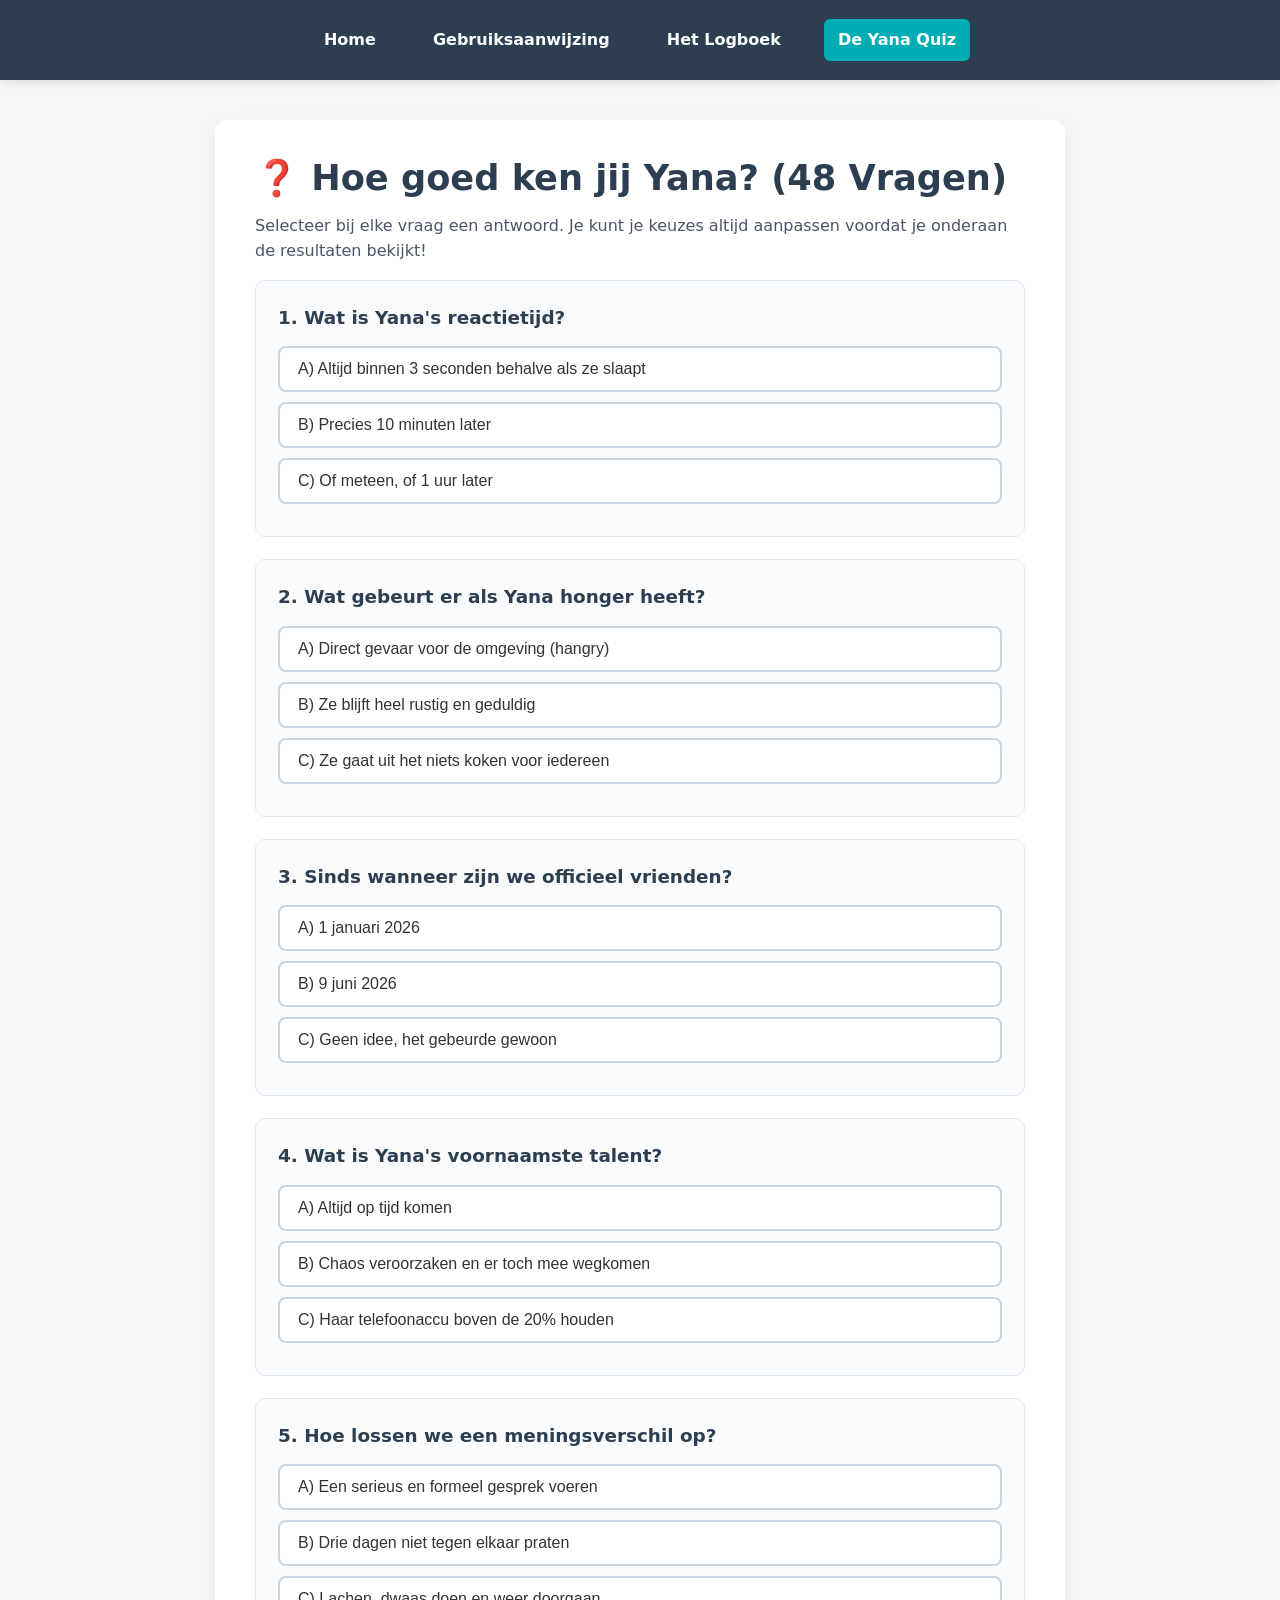
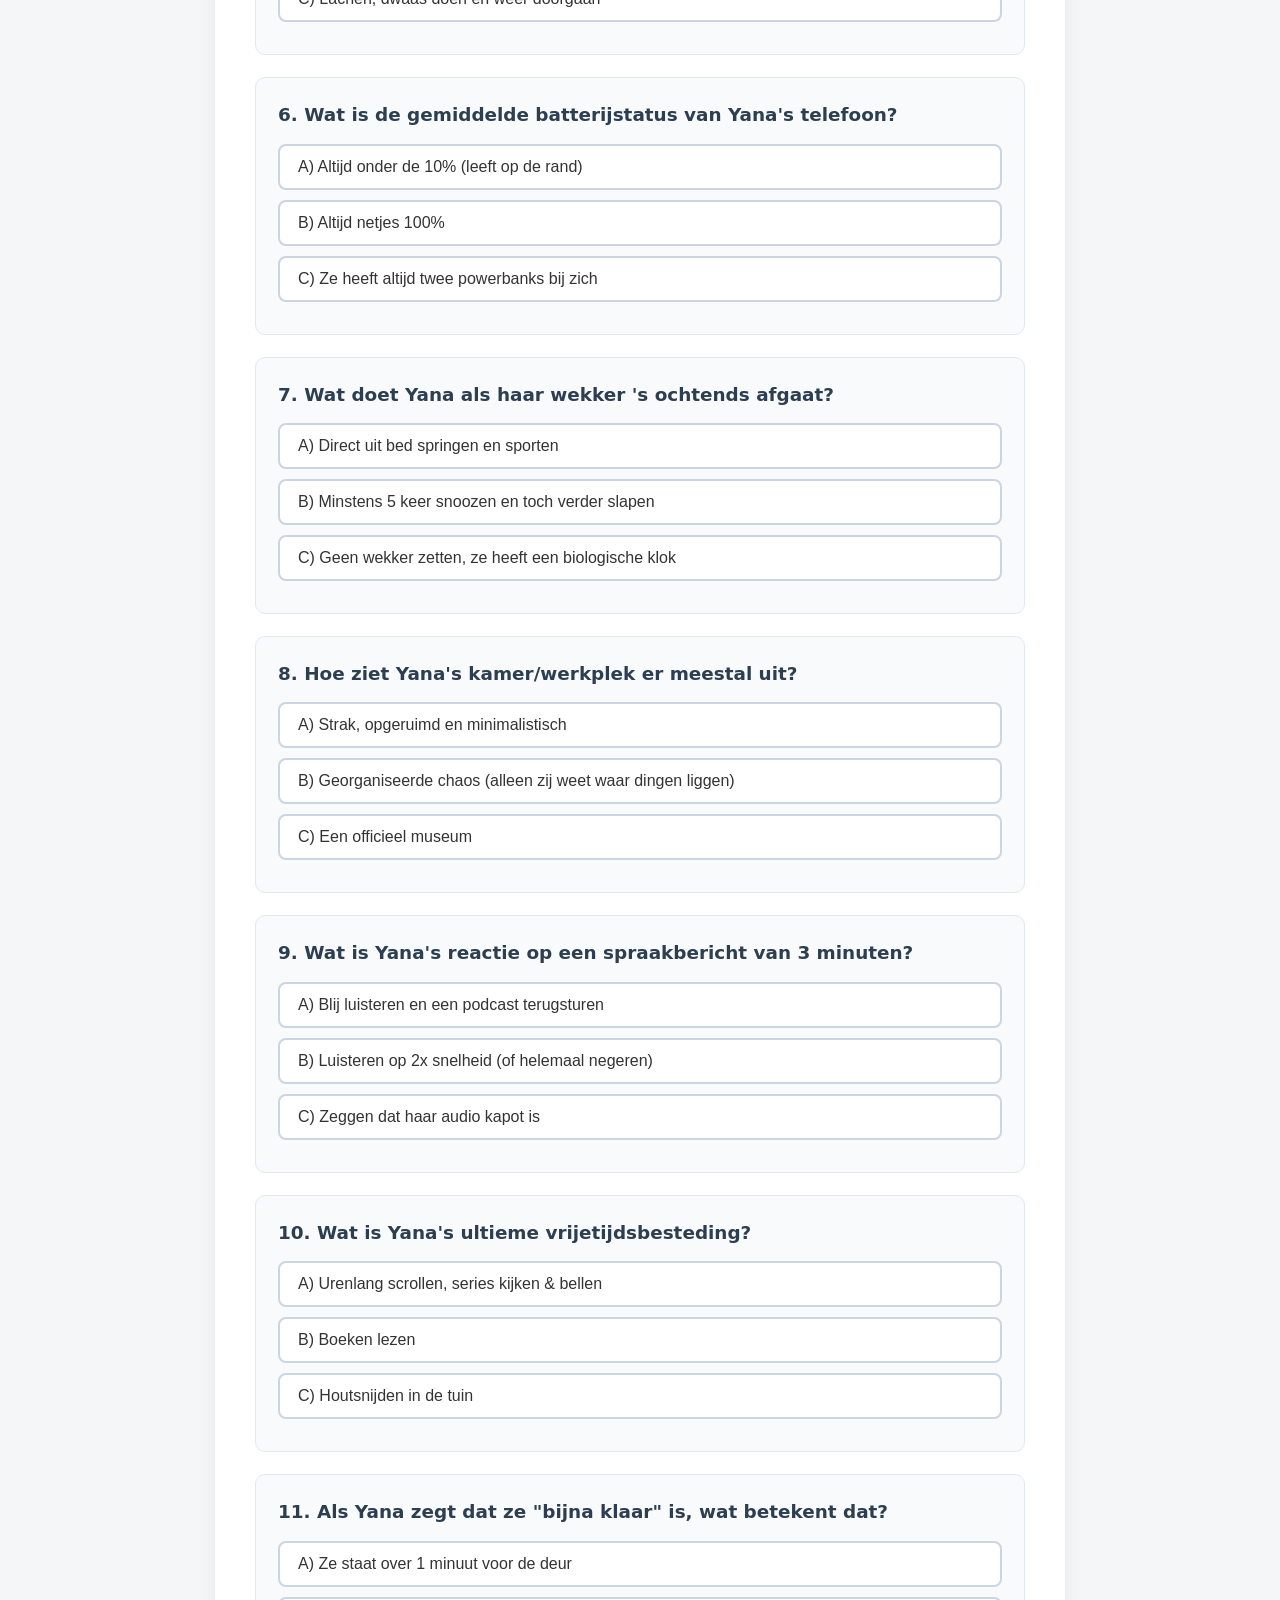
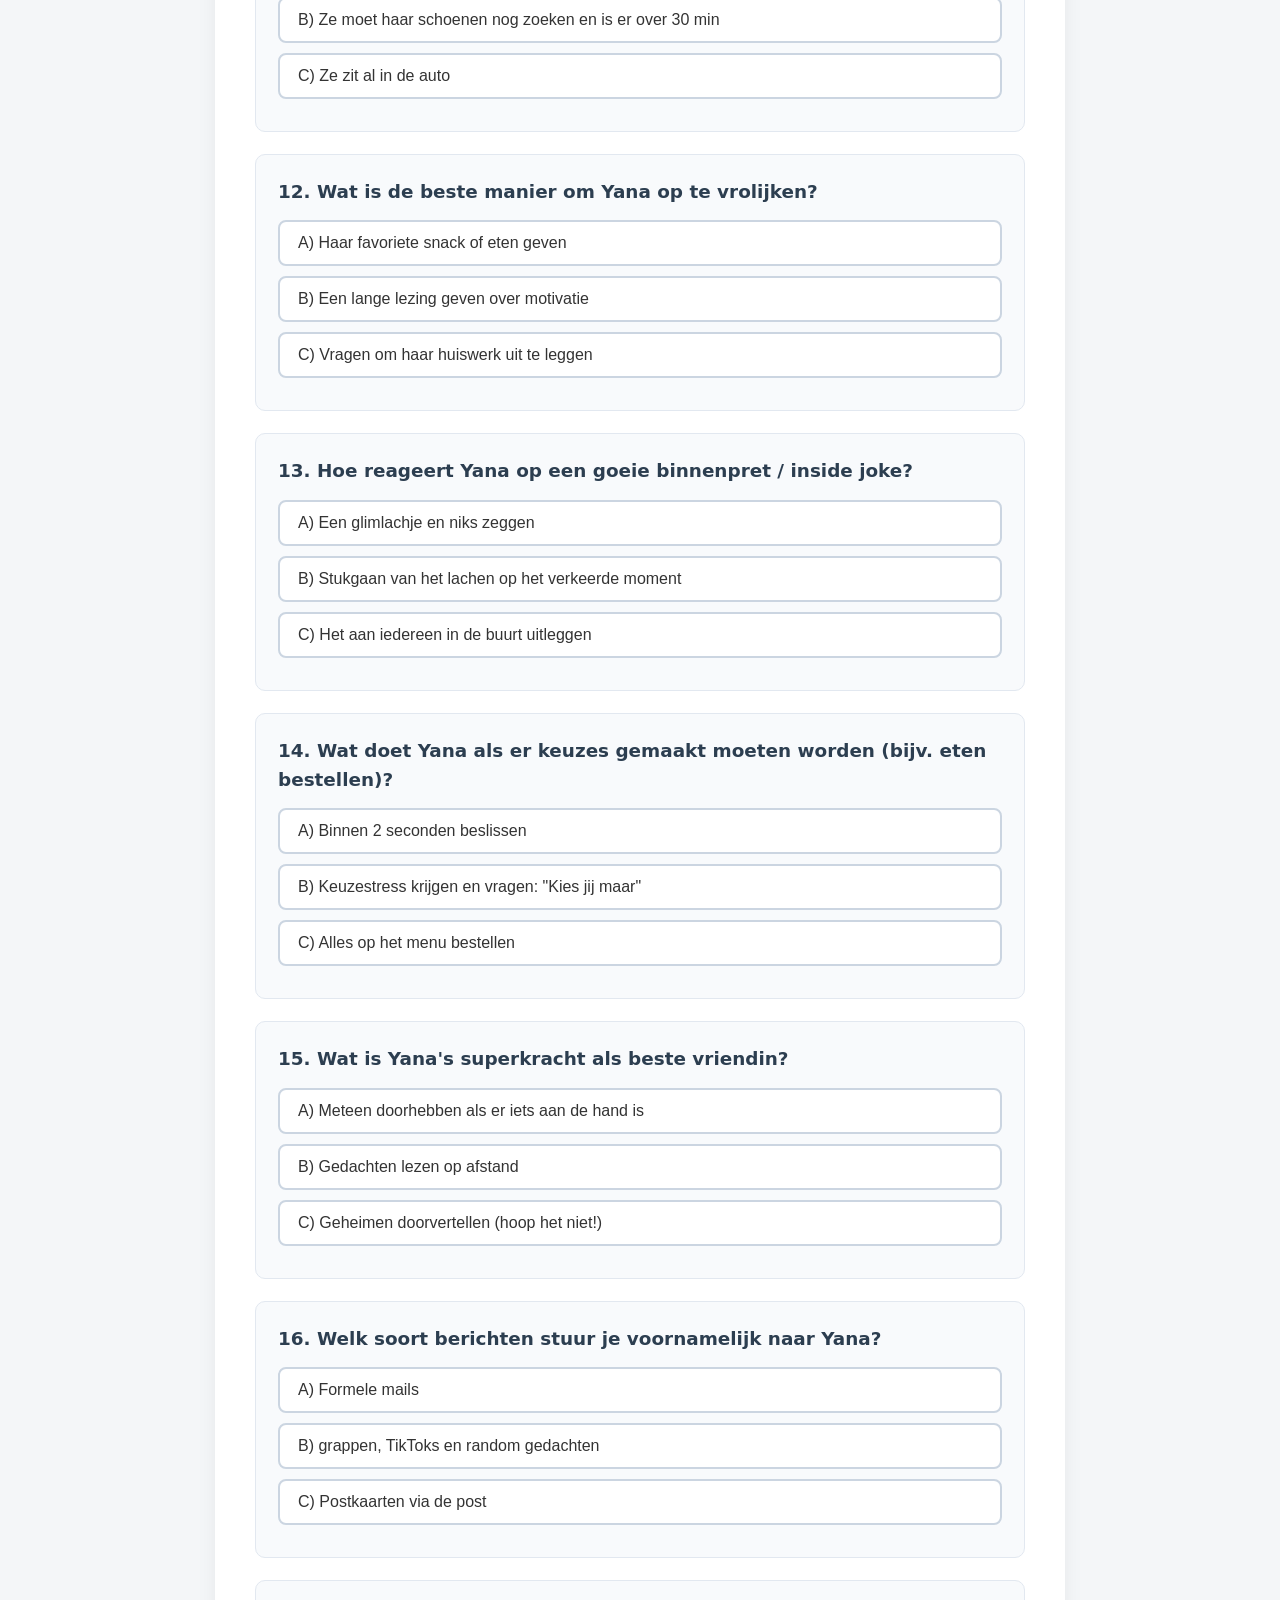
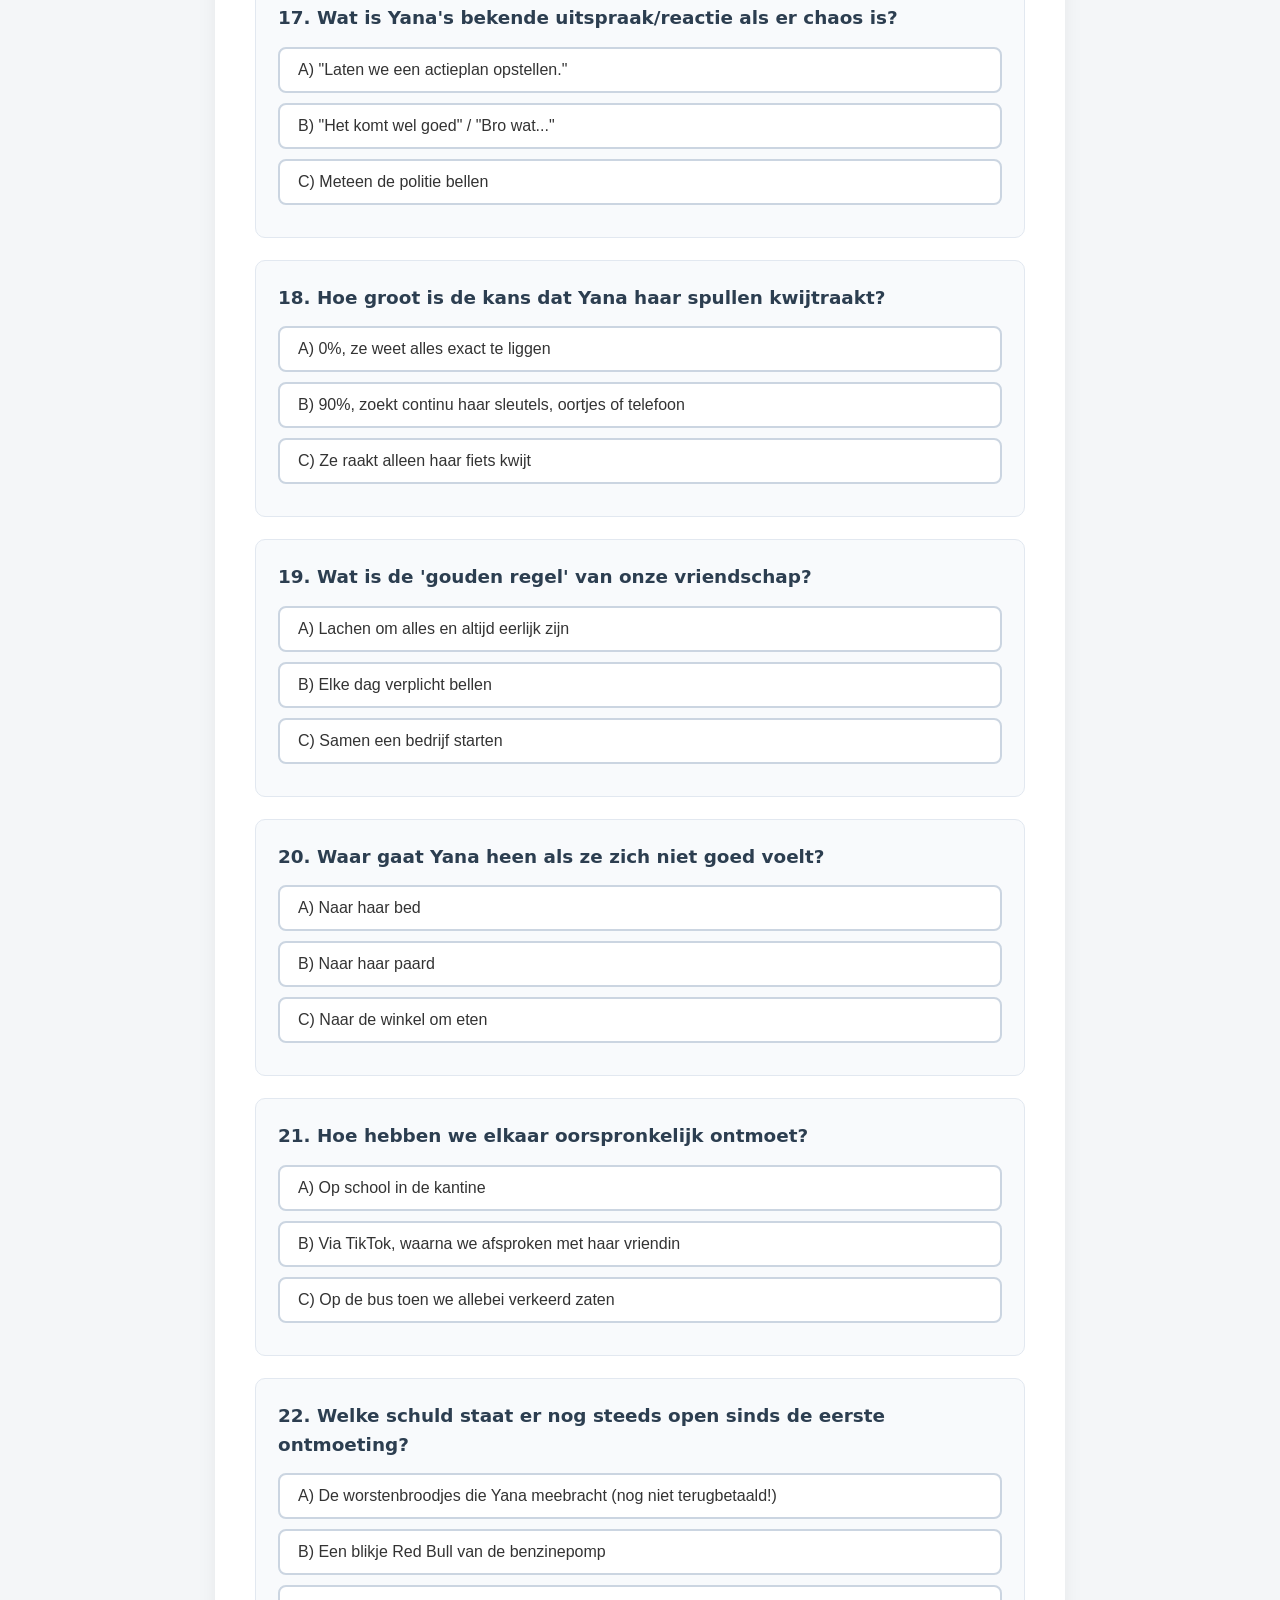
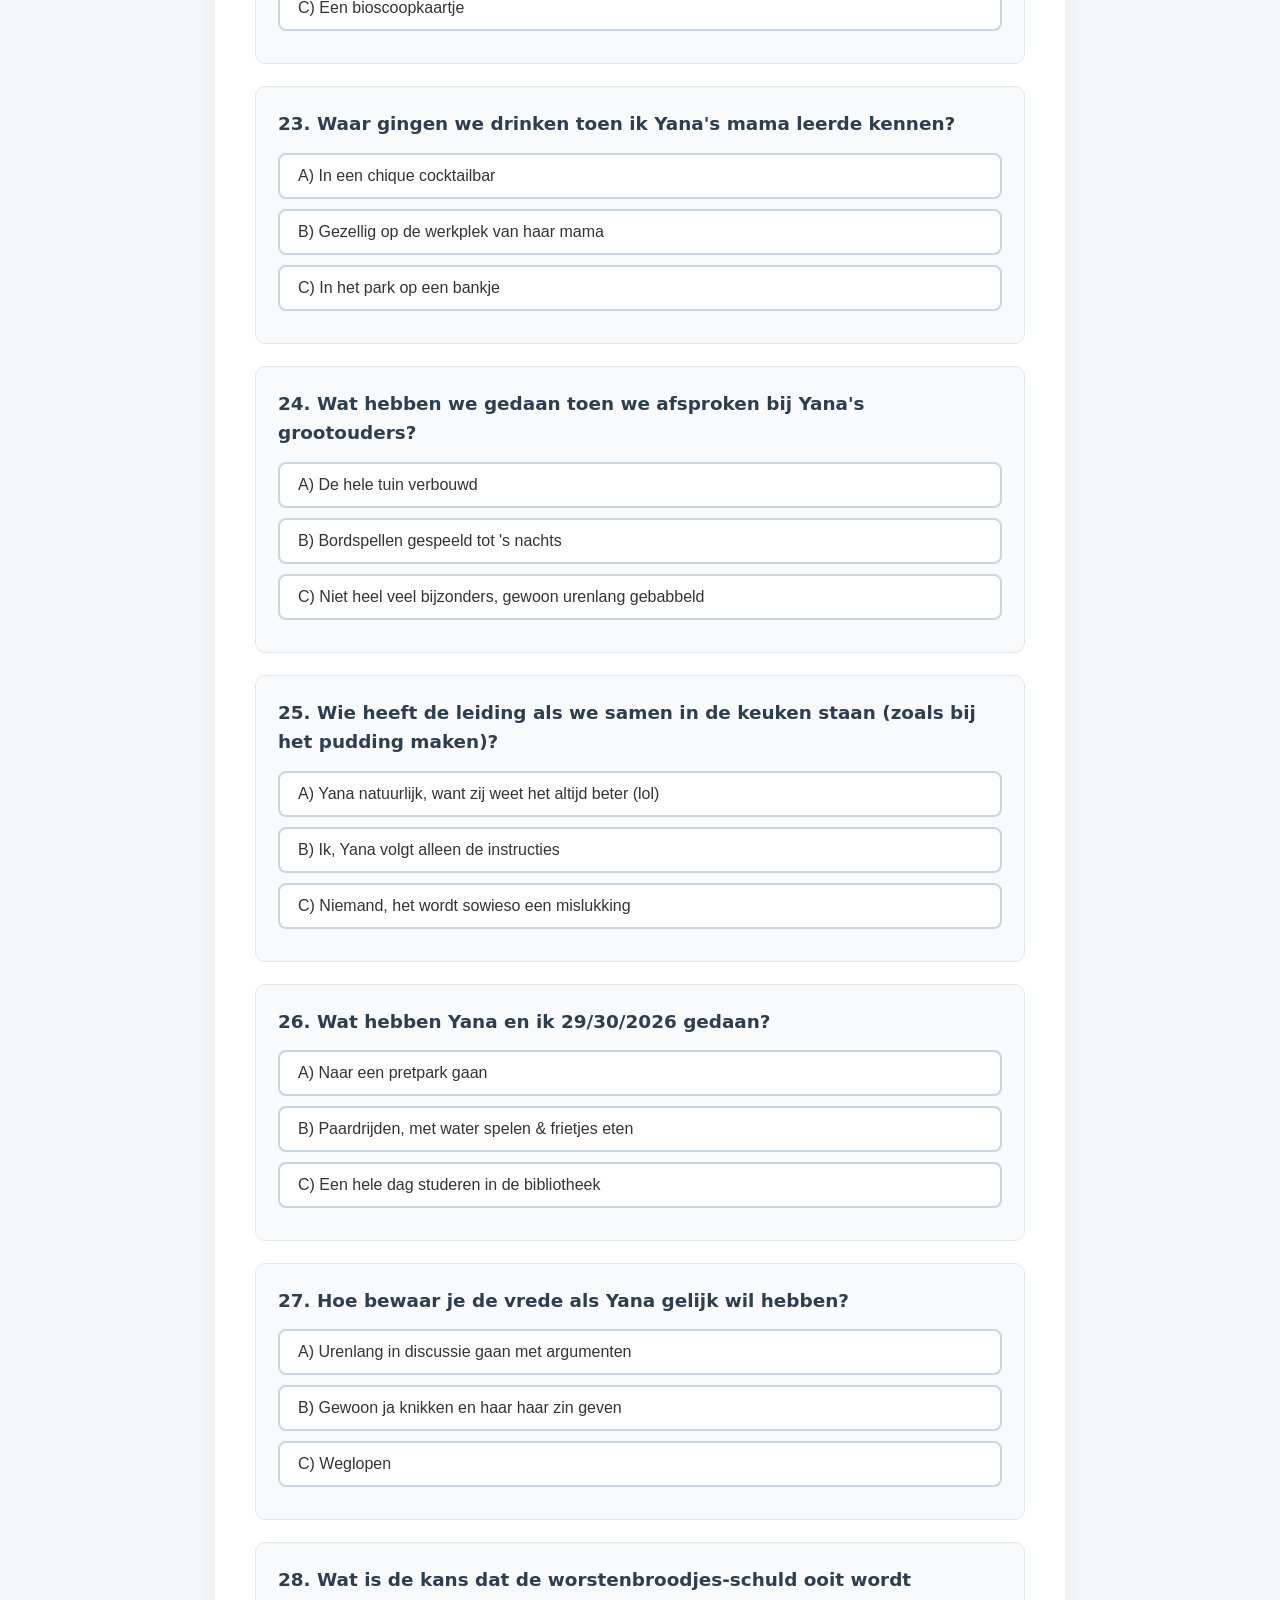
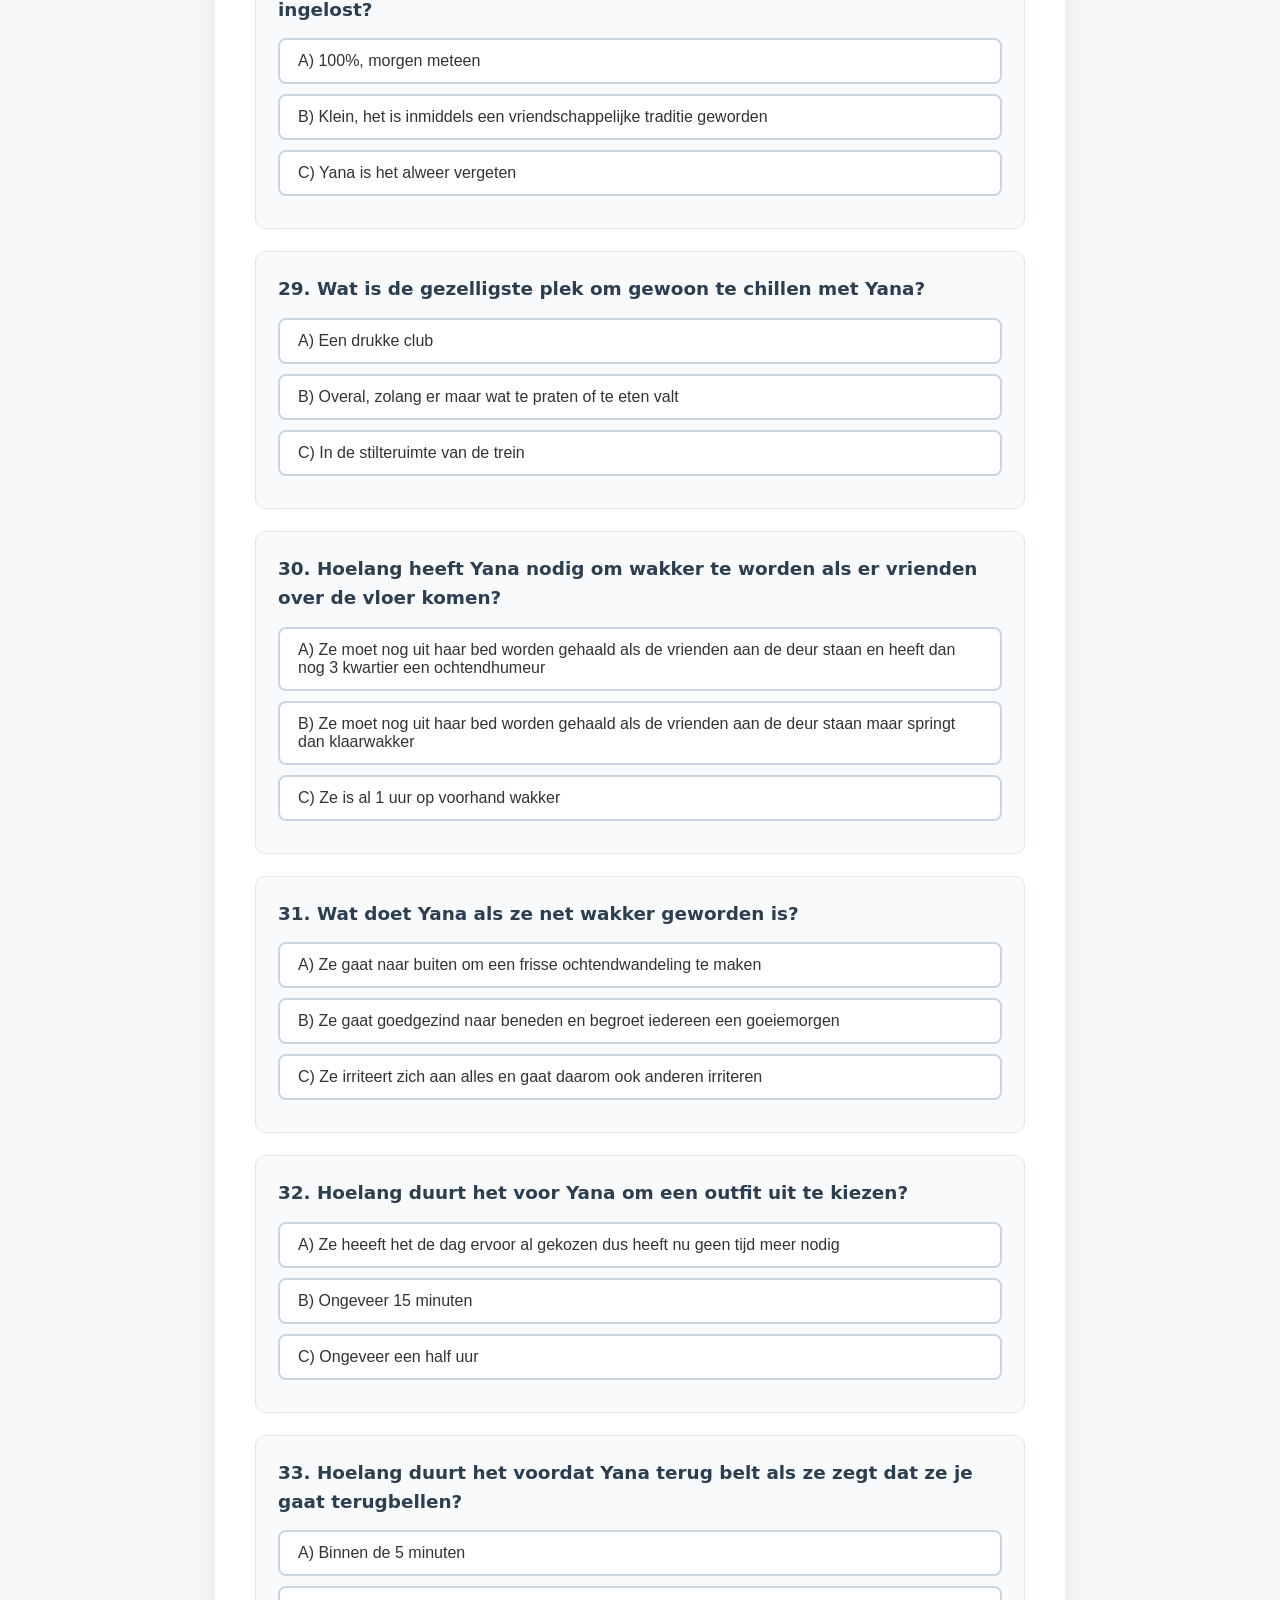
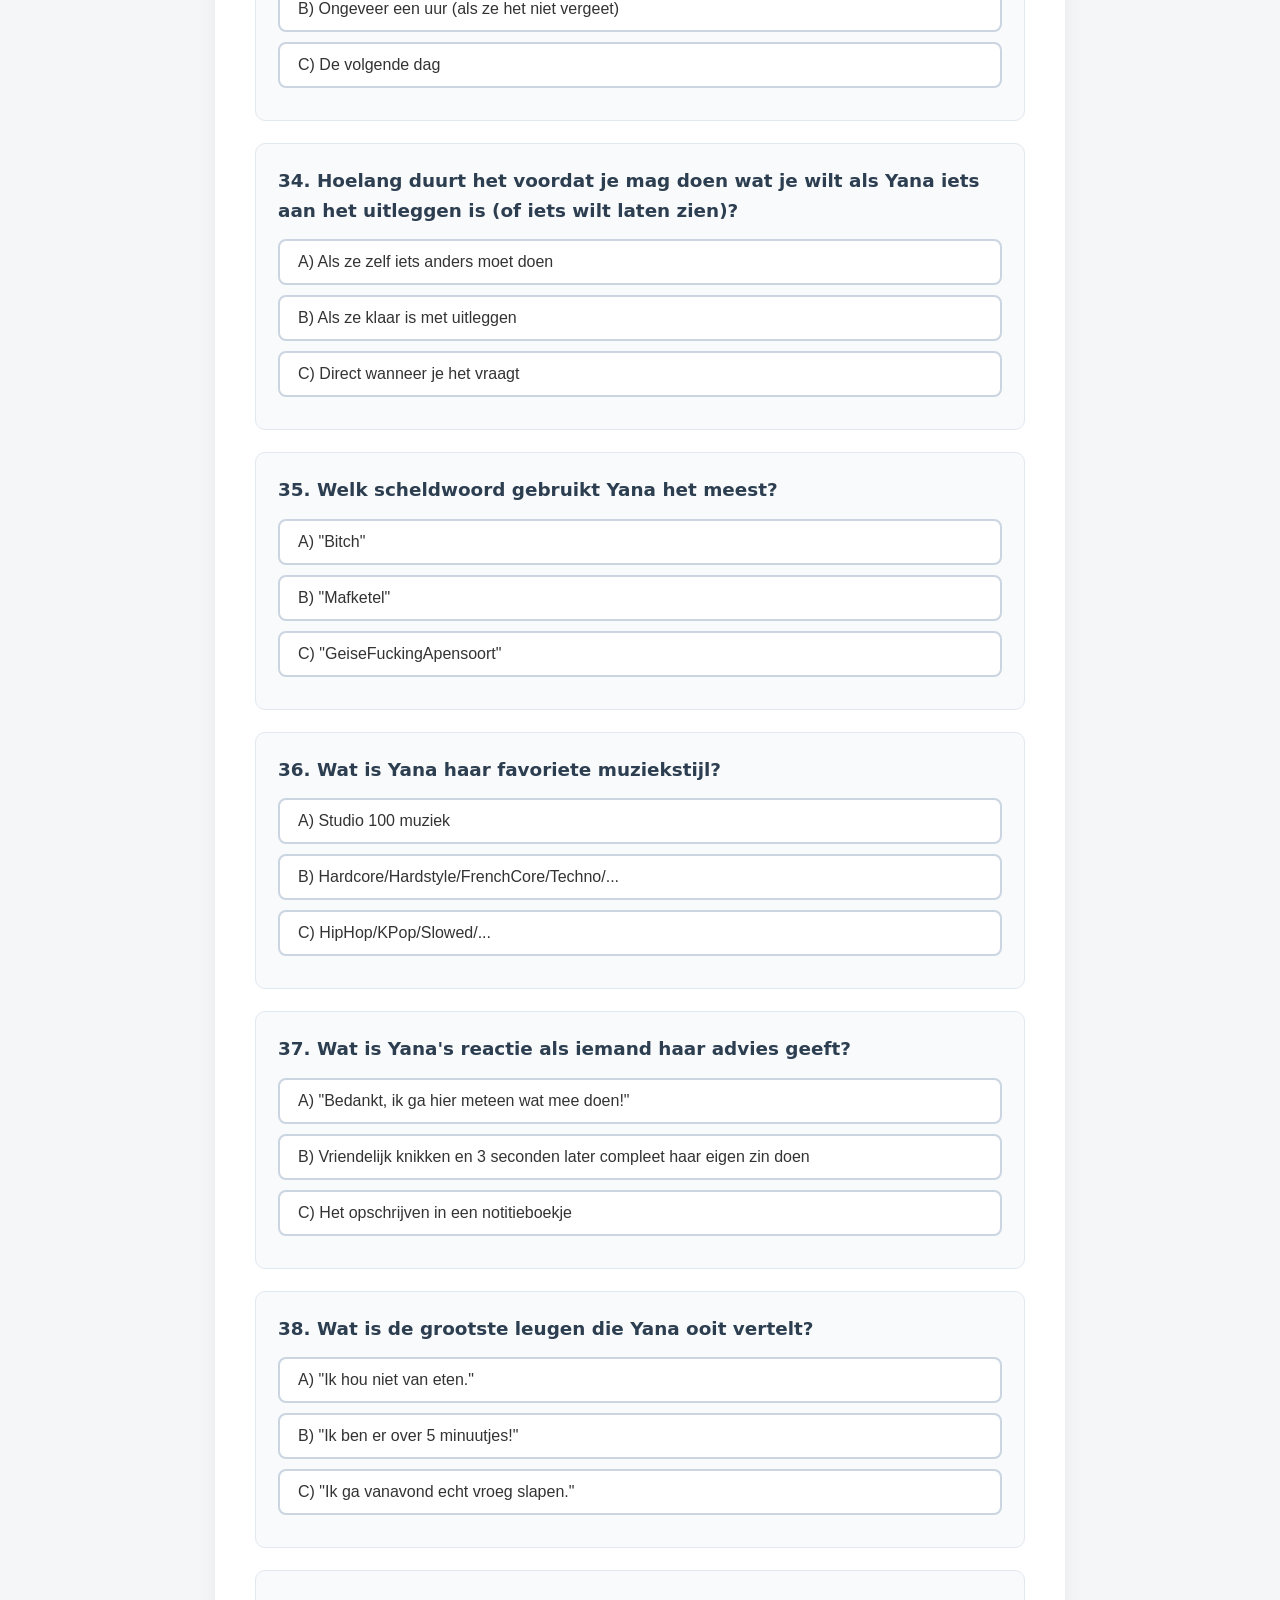
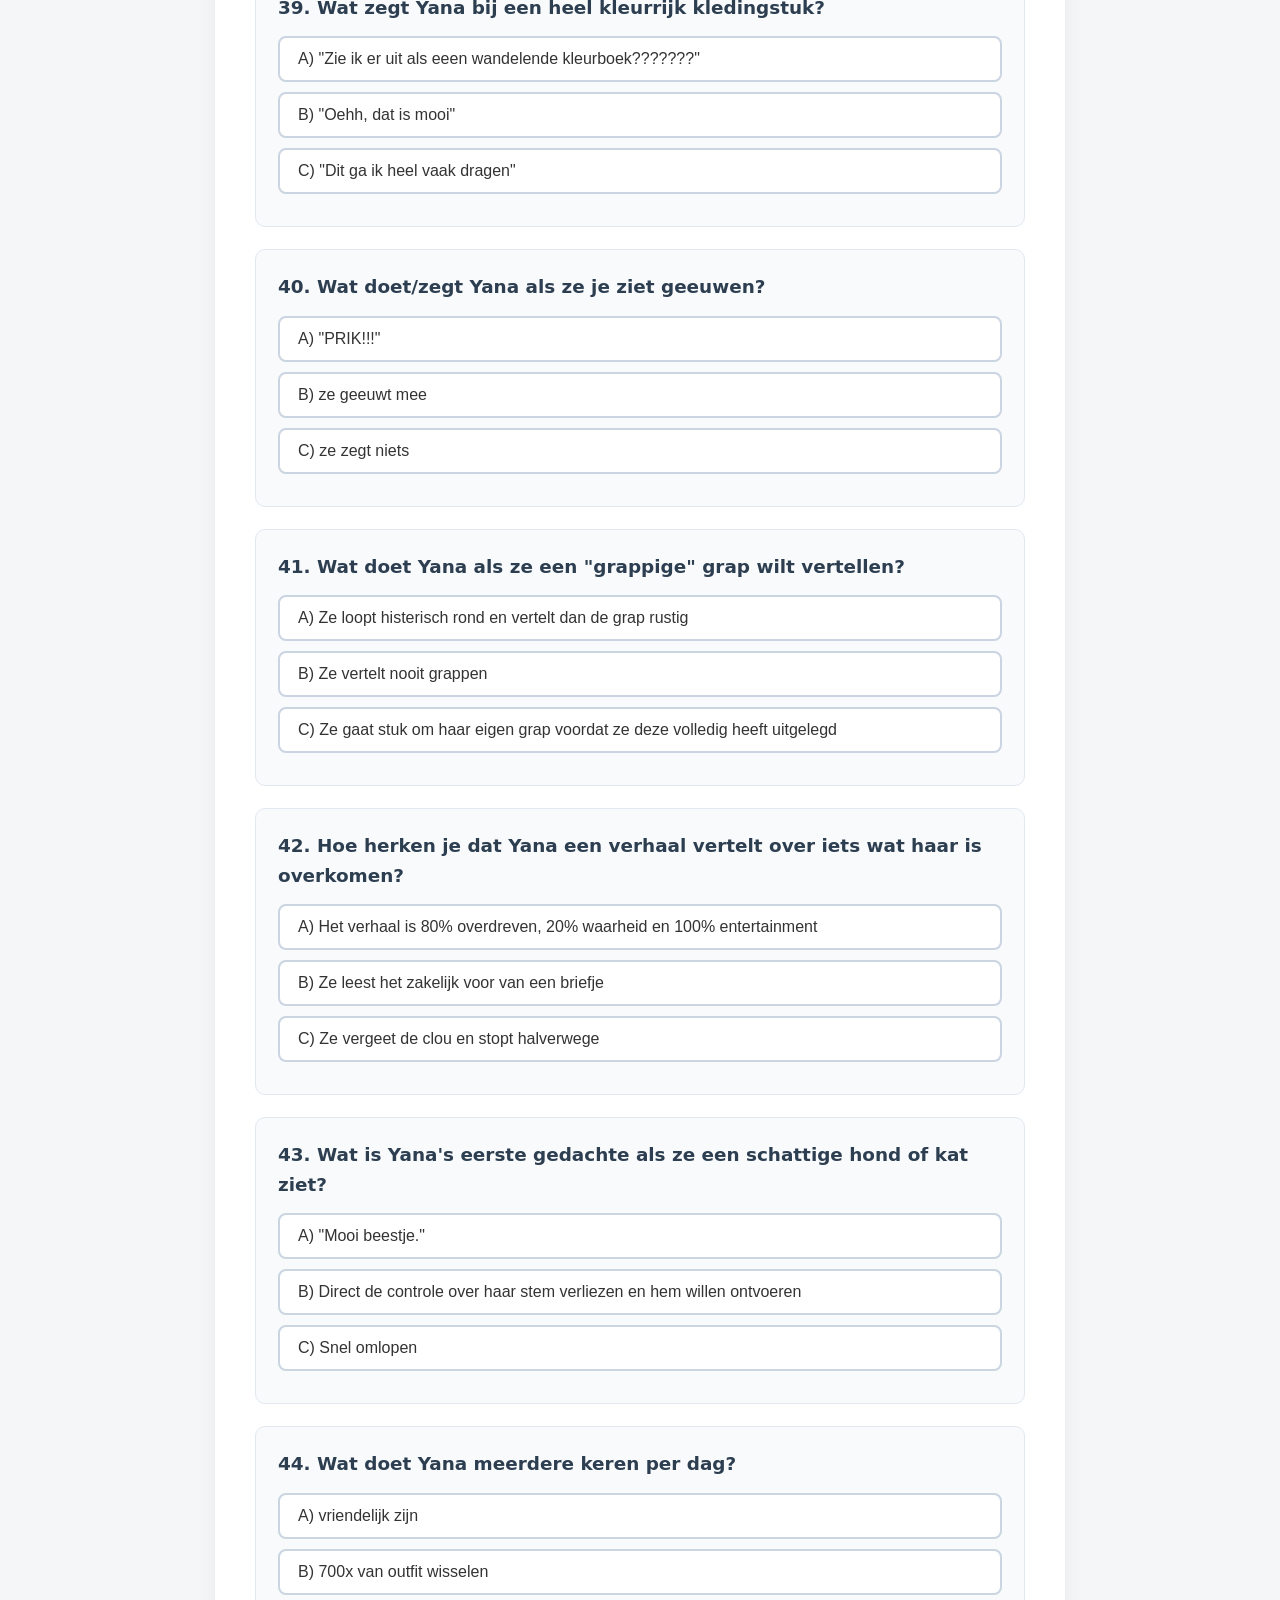
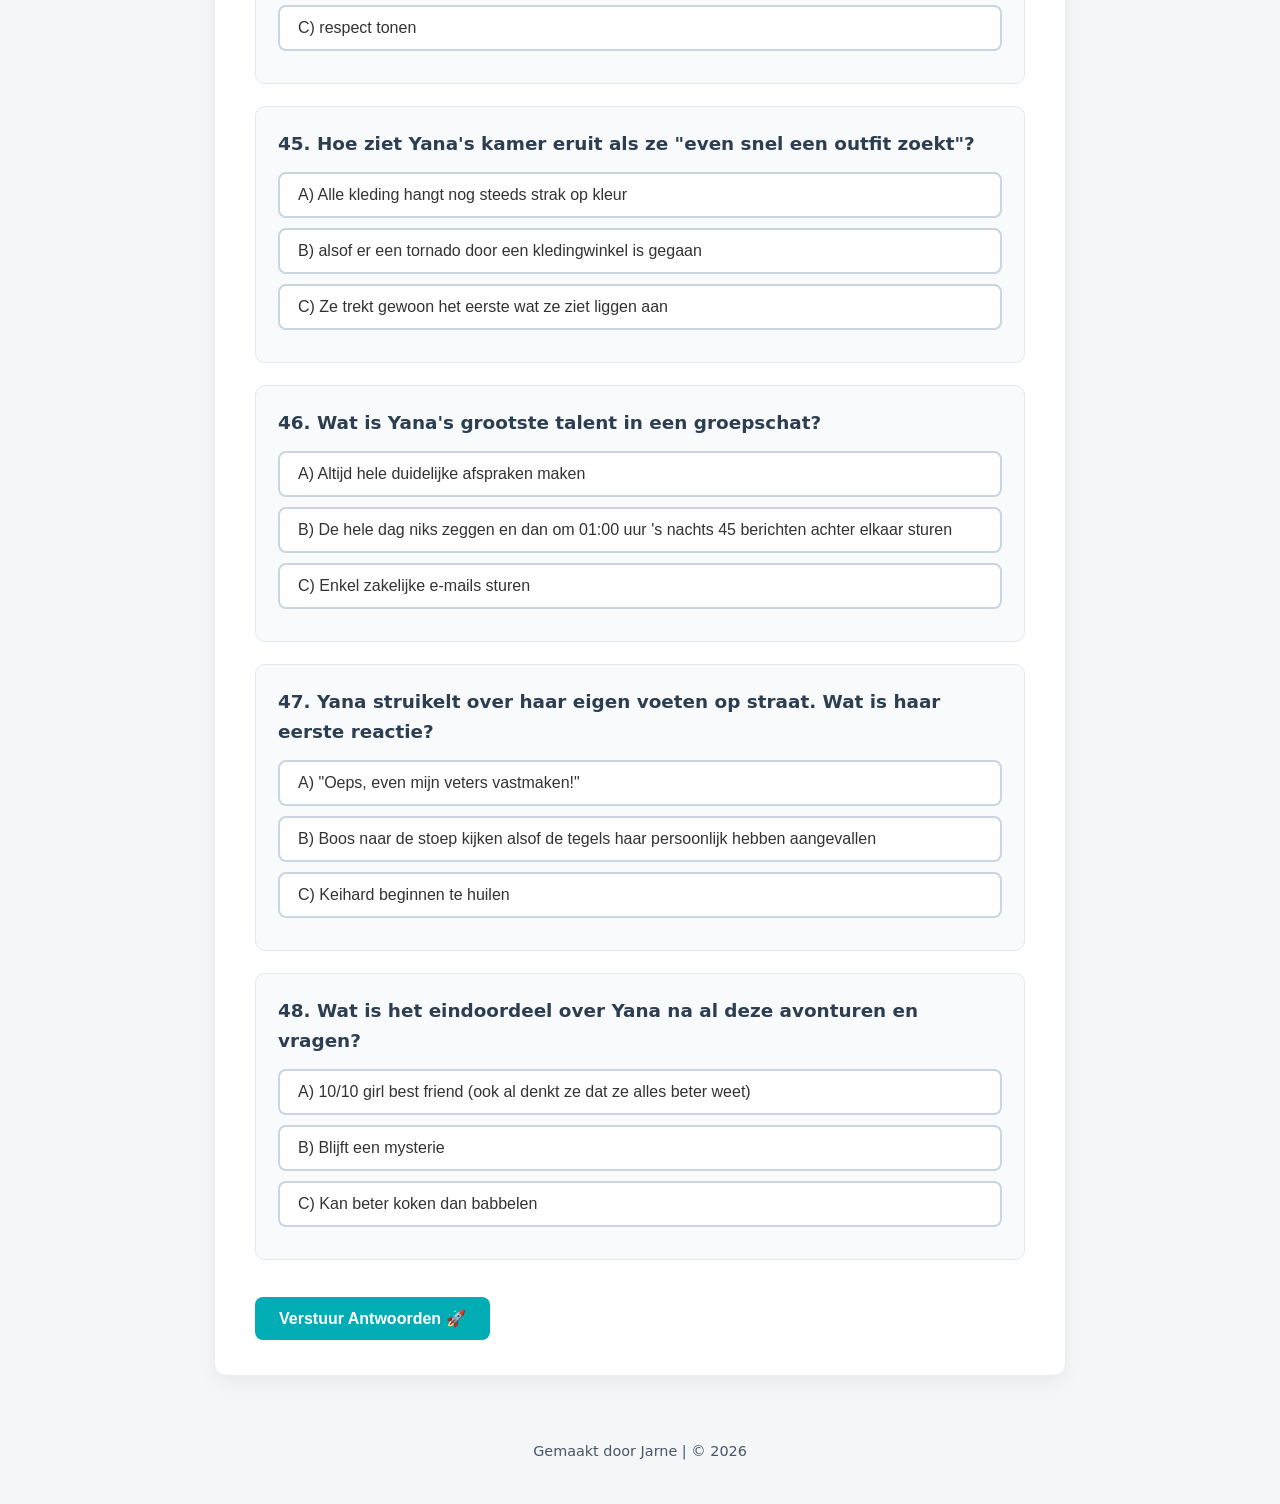
==== commit ca2f3841: "reworked quizz" ====
--- a/quiz.html
+++ b/quiz.html
@@ -18,30 +18,23 @@
   </nav>
 
   <div class="container">
-    <h1>❓ Hoe goed ken jij Yana? (20 Vragen)</h1>
-    <p>Selecteer bij elke vraag een antwoord. Je kunt je keuzes altijd aanpassen voordat je onderaan de resultaten
-      bekijkt!</p>
+    <h1>❓ Hoe goed ken jij Yana? (48 Vragen)</h1>
+    <p>Selecteer bij elke vraag een antwoord. Je kunt je keuzes altijd aanpassen voordat je onderaan de resultaten bekijkt!</p>
 
     <!-- Vraag 1 -->
     <div class="quiz-question" id="q1">
       <h3>1. Wat is Yana's reactietijd?</h3>
-      <button class="options-btn" data-correct="true" onclick="selectOption(1, this)">A) Altijd binnen 3 seconden
-        behalve als ze slaapt</button>
-      <button class="options-btn" data-correct="false" onclick="selectOption(1, this)">B) Precies 10 minuten
-        later</button>
-      <button class="options-btn" data-correct="false" onclick="selectOption(1, this)">C) Of meteen, of 1 uur
-        later</button>
+      <button class="options-btn" data-correct="true" onclick="selectOption(1, this)">A) Altijd binnen 3 seconden behalve als ze slaapt</button>
+      <button class="options-btn" data-correct="false" onclick="selectOption(1, this)">B) Precies 10 minuten later</button>
+      <button class="options-btn" data-correct="false" onclick="selectOption(1, this)">C) Of meteen, of 1 uur later</button>
     </div>
 
     <!-- Vraag 2 -->
     <div class="quiz-question" id="q2">
       <h3>2. Wat gebeurt er als Yana honger heeft?</h3>
-      <button class="options-btn" data-correct="true" onclick="selectOption(2, this)">A) Direct gevaar voor de omgeving
-        (hangry)</button>
-      <button class="options-btn" data-correct="false" onclick="selectOption(2, this)">B) Ze blijft heel rustig en
-        geduldig</button>
-      <button class="options-btn" data-correct="false" onclick="selectOption(2, this)">C) Ze gaat uit het niets koken
-        voor iedereen</button>
+      <button class="options-btn" data-correct="true" onclick="selectOption(2, this)">A) Direct gevaar voor de omgeving (hangry)</button>
+      <button class="options-btn" data-correct="false" onclick="selectOption(2, this)">B) Ze blijft heel rustig en geduldig</button>
+      <button class="options-btn" data-correct="false" onclick="selectOption(2, this)">C) Ze gaat uit het niets koken voor iedereen</button>
     </div>
 
     <!-- Vraag 3 -->
@@ -49,178 +42,135 @@
       <h3>3. Sinds wanneer zijn we officieel vrienden?</h3>
       <button class="options-btn" data-correct="false" onclick="selectOption(3, this)">A) 1 januari 2026</button>
       <button class="options-btn" data-correct="true" onclick="selectOption(3, this)">B) 9 juni 2026</button>
-      <button class="options-btn" data-correct="false" onclick="selectOption(3, this)">C) Geen idee, het gebeurde
-        gewoon</button>
+      <button class="options-btn" data-correct="false" onclick="selectOption(3, this)">C) Geen idee, het gebeurde gewoon</button>
     </div>
 
     <!-- Vraag 4 -->
     <div class="quiz-question" id="q4">
       <h3>4. Wat is Yana's voornaamste talent?</h3>
       <button class="options-btn" data-correct="false" onclick="selectOption(4, this)">A) Altijd op tijd komen</button>
-      <button class="options-btn" data-correct="true" onclick="selectOption(4, this)">B) Chaos veroorzaken en er toch
-        mee wegkomen</button>
-      <button class="options-btn" data-correct="false" onclick="selectOption(4, this)">C) Haar telefoonaccu boven de 20%
-        houden</button>
+      <button class="options-btn" data-correct="true" onclick="selectOption(4, this)">B) Chaos veroorzaken en er toch mee wegkomen</button>
+      <button class="options-btn" data-correct="false" onclick="selectOption(4, this)">C) Haar telefoonaccu boven de 20% houden</button>
     </div>
 
     <!-- Vraag 5 -->
     <div class="quiz-question" id="q5">
       <h3>5. Hoe lossen we een meningsverschil op?</h3>
-      <button class="options-btn" data-correct="false" onclick="selectOption(5, this)">A) Een serieus en formeel gesprek
-        voeren</button>
-      <button class="options-btn" data-correct="false" onclick="selectOption(5, this)">B) Drie dagen niet tegen elkaar
-        praten</button>
-      <button class="options-btn" data-correct="true" onclick="selectOption(5, this)">C) Lachen, dwaas doen en weer
-        doorgaan</button>
+      <button class="options-btn" data-correct="false" onclick="selectOption(5, this)">A) Een serieus en formeel gesprek voeren</button>
+      <button class="options-btn" data-correct="false" onclick="selectOption(5, this)">B) Drie dagen niet tegen elkaar praten</button>
+      <button class="options-btn" data-correct="true" onclick="selectOption(5, this)">C) Lachen, dwaas doen en weer doorgaan</button>
     </div>
 
     <!-- Vraag 6 -->
     <div class="quiz-question" id="q6">
       <h3>6. Wat is de gemiddelde batterijstatus van Yana's telefoon?</h3>
-      <button class="options-btn" data-correct="true" onclick="selectOption(6, this)">A) Altijd onder de 10% (leeft op
-        de rand)</button>
+      <button class="options-btn" data-correct="true" onclick="selectOption(6, this)">A) Altijd onder de 10% (leeft op de rand)</button>
       <button class="options-btn" data-correct="false" onclick="selectOption(6, this)">B) Altijd netjes 100%</button>
-      <button class="options-btn" data-correct="false" onclick="selectOption(6, this)">C) Ze heeft altijd twee
-        powerbanks bij zich</button>
+      <button class="options-btn" data-correct="false" onclick="selectOption(6, this)">C) Ze heeft altijd twee powerbanks bij zich</button>
     </div>
 
     <!-- Vraag 7 -->
     <div class="quiz-question" id="q7">
       <h3>7. Wat doet Yana als haar wekker 's ochtends afgaat?</h3>
-      <button class="options-btn" data-correct="false" onclick="selectOption(7, this)">A) Direct uit bed springen en
-        sporten</button>
-      <button class="options-btn" data-correct="true" onclick="selectOption(7, this)">B) Minstens 5 keer snoozen en toch
-        verder slapen</button>
-      <button class="options-btn" data-correct="false" onclick="selectOption(7, this)">C) Geen wekker zetten, ze heeft
-        een biologische klok</button>
+      <button class="options-btn" data-correct="false" onclick="selectOption(7, this)">A) Direct uit bed springen en sporten</button>
+      <button class="options-btn" data-correct="true" onclick="selectOption(7, this)">B) Minstens 5 keer snoozen en toch verder slapen</button>
+      <button class="options-btn" data-correct="false" onclick="selectOption(7, this)">C) Geen wekker zetten, ze heeft een biologische klok</button>
     </div>
 
     <!-- Vraag 8 -->
     <div class="quiz-question" id="q8">
       <h3>8. Hoe ziet Yana's kamer/werkplek er meestal uit?</h3>
-      <button class="options-btn" data-correct="false" onclick="selectOption(8, this)">A) Strak, opgeruimd en
-        minimalistisch</button>
-      <button class="options-btn" data-correct="true" onclick="selectOption(8, this)">B) Georganiseerde chaos (alleen
-        zij weet waar dingen liggen)</button>
+      <button class="options-btn" data-correct="false" onclick="selectOption(8, this)">A) Strak, opgeruimd en minimalistisch</button>
+      <button class="options-btn" data-correct="true" onclick="selectOption(8, this)">B) Georganiseerde chaos (alleen zij weet waar dingen liggen)</button>
       <button class="options-btn" data-correct="false" onclick="selectOption(8, this)">C) Een officieel museum</button>
     </div>
 
     <!-- Vraag 9 -->
     <div class="quiz-question" id="q9">
       <h3>9. Wat is Yana's reactie op een spraakbericht van 3 minuten?</h3>
-      <button class="options-btn" data-correct="false" onclick="selectOption(9, this)">A) Blij luisteren en een podcast
-        terugsturen</button>
-      <button class="options-btn" data-correct="true" onclick="selectOption(9, this)">B) Luisteren op 2x snelheid (of
-        helemaal negeren)</button>
-      <button class="options-btn" data-correct="false" onclick="selectOption(9, this)">C) Zeggen dat haar audio kapot
-        is</button>
+      <button class="options-btn" data-correct="false" onclick="selectOption(9, this)">A) Blij luisteren en een podcast terugsturen</button>
+      <button class="options-btn" data-correct="true" onclick="selectOption(9, this)">B) Luisteren op 2x snelheid (of helemaal negeren)</button>
+      <button class="options-btn" data-correct="false" onclick="selectOption(9, this)">C) Zeggen dat haar audio kapot is</button>
     </div>
 
     <!-- Vraag 10 -->
     <div class="quiz-question" id="q10">
       <h3>10. Wat is Yana's ultieme vrijetijdsbesteding?</h3>
-      <button class="options-btn" data-correct="true" onclick="selectOption(10, this)">A) Urenlang scrollen, series
-        kijken & bellen</button>
+      <button class="options-btn" data-correct="true" onclick="selectOption(10, this)">A) Urenlang scrollen, series kijken & bellen</button>
       <button class="options-btn" data-correct="false" onclick="selectOption(10, this)">B) Boeken lezen</button>
-      <button class="options-btn" data-correct="false" onclick="selectOption(10, this)">C) Houtsnijden in de
-        tuin</button>
+      <button class="options-btn" data-correct="false" onclick="selectOption(10, this)">C) Houtsnijden in de tuin</button>
     </div>
 
     <!-- Vraag 11 -->
     <div class="quiz-question" id="q11">
       <h3>11. Als Yana zegt dat ze "bijna klaar" is, wat betekent dat?</h3>
-      <button class="options-btn" data-correct="false" onclick="selectOption(11, this)">A) Ze staat over 1 minuut voor
-        de deur</button>
-      <button class="options-btn" data-correct="true" onclick="selectOption(11, this)">B) Ze moet haar schoenen nog
-        zoeken en is er over 30 min</button>
+      <button class="options-btn" data-correct="false" onclick="selectOption(11, this)">A) Ze staat over 1 minuut voor de deur</button>
+      <button class="options-btn" data-correct="true" onclick="selectOption(11, this)">B) Ze moet haar schoenen nog zoeken en is er over 30 min</button>
       <button class="options-btn" data-correct="false" onclick="selectOption(11, this)">C) Ze zit al in de auto</button>
     </div>
 
     <!-- Vraag 12 -->
     <div class="quiz-question" id="q12">
       <h3>12. Wat is de beste manier om Yana op te vrolijken?</h3>
-      <button class="options-btn" data-correct="true" onclick="selectOption(12, this)">A) Haar favoriete snack of eten
-        geven</button>
-      <button class="options-btn" data-correct="false" onclick="selectOption(12, this)">B) Een lange lezing geven over
-        motivatie</button>
-      <button class="options-btn" data-correct="false" onclick="selectOption(12, this)">C) Vragen om haar huiswerk uit
-        te leggen</button>
+      <button class="options-btn" data-correct="true" onclick="selectOption(12, this)">A) Haar favoriete snack of eten geven</button>
+      <button class="options-btn" data-correct="false" onclick="selectOption(12, this)">B) Een lange lezing geven over motivatie</button>
+      <button class="options-btn" data-correct="false" onclick="selectOption(12, this)">C) Vragen om haar huiswerk uit te leggen</button>
     </div>
 
     <!-- Vraag 13 -->
     <div class="quiz-question" id="q13">
       <h3>13. Hoe reageert Yana op een goeie binnenpret / inside joke?</h3>
-      <button class="options-btn" data-correct="false" onclick="selectOption(13, this)">A) Een glimlachje en niks
-        zeggen</button>
-      <button class="options-btn" data-correct="true" onclick="selectOption(13, this)">B) Stukgaan van het lachen op het
-        verkeerde moment</button>
-      <button class="options-btn" data-correct="false" onclick="selectOption(13, this)">C) Het aan iedereen in de buurt
-        uitleggen</button>
+      <button class="options-btn" data-correct="false" onclick="selectOption(13, this)">A) Een glimlachje en niks zeggen</button>
+      <button class="options-btn" data-correct="true" onclick="selectOption(13, this)">B) Stukgaan van het lachen op het verkeerde moment</button>
+      <button class="options-btn" data-correct="false" onclick="selectOption(13, this)">C) Het aan iedereen in de buurt uitleggen</button>
     </div>
 
     <!-- Vraag 14 -->
     <div class="quiz-question" id="q14">
       <h3>14. Wat doet Yana als er keuzes gemaakt moeten worden (bijv. eten bestellen)?</h3>
-      <button class="options-btn" data-correct="false" onclick="selectOption(14, this)">A) Binnen 2 seconden
-        beslissen</button>
-      <button class="options-btn" data-correct="true" onclick="selectOption(14, this)">B) Keuzestress krijgen en vragen:
-        "Kies jij maar"</button>
-      <button class="options-btn" data-correct="false" onclick="selectOption(14, this)">C) Alles op het menu
-        bestellen</button>
+      <button class="options-btn" data-correct="false" onclick="selectOption(14, this)">A) Binnen 2 seconden beslissen</button>
+      <button class="options-btn" data-correct="true" onclick="selectOption(14, this)">B) Keuzestress krijgen en vragen: "Kies jij maar"</button>
+      <button class="options-btn" data-correct="false" onclick="selectOption(14, this)">C) Alles op het menu bestellen</button>
     </div>
 
     <!-- Vraag 15 -->
     <div class="quiz-question" id="q15">
       <h3>15. Wat is Yana's superkracht als beste vriendin?</h3>
-      <button class="options-btn" data-correct="true" onclick="selectOption(15, this)">A) Meteen doorhebben als er iets
-        aan de hand is</button>
-      <button class="options-btn" data-correct="false" onclick="selectOption(15, this)">B) Gedachten lezen op
-        afstand</button>
-      <button class="options-btn" data-correct="false" onclick="selectOption(15, this)">C) Geheimen doorvertellen (hoop
-        het niet!)</button>
+      <button class="options-btn" data-correct="true" onclick="selectOption(15, this)">A) Meteen doorhebben als er iets aan de hand is</button>
+      <button class="options-btn" data-correct="false" onclick="selectOption(15, this)">B) Gedachten lezen op afstand</button>
+      <button class="options-btn" data-correct="false" onclick="selectOption(15, this)">C) Geheimen doorvertellen (hoop het niet!)</button>
     </div>
 
     <!-- Vraag 16 -->
     <div class="quiz-question" id="q16">
       <h3>16. Welk soort berichten stuur je voornamelijk naar Yana?</h3>
       <button class="options-btn" data-correct="false" onclick="selectOption(16, this)">A) Formele mails</button>
-      <button class="options-btn" data-correct="true" onclick="selectOption(16, this)">B) grappen, TikToks en random
-        gedachten</button>
-      <button class="options-btn" data-correct="false" onclick="selectOption(16, this)">C) Postkaarten via de
-        post</button>
+      <button class="options-btn" data-correct="true" onclick="selectOption(16, this)">B) grappen, TikToks en random gedachten</button>
+      <button class="options-btn" data-correct="false" onclick="selectOption(16, this)">C) Postkaarten via de post</button>
     </div>
 
     <!-- Vraag 17 -->
     <div class="quiz-question" id="q17">
       <h3>17. Wat is Yana's bekende uitspraak/reactie als er chaos is?</h3>
-      <button class="options-btn" data-correct="false" onclick="selectOption(17, this)">A) "Laten we een actieplan
-        opstellen."</button>
-      <button class="options-btn" data-correct="true" onclick="selectOption(17, this)">B) "Het komt wel goed" / "Bro
-        wat..."</button>
-      <button class="options-btn" data-correct="false" onclick="selectOption(17, this)">C) Meteen de politie
-        bellen</button>
+      <button class="options-btn" data-correct="false" onclick="selectOption(17, this)">A) "Laten we een actieplan opstellen."</button>
+      <button class="options-btn" data-correct="true" onclick="selectOption(17, this)">B) "Het komt wel goed" / "Bro wat..."</button>
+      <button class="options-btn" data-correct="false" onclick="selectOption(17, this)">C) Meteen de politie bellen</button>
     </div>
 
     <!-- Vraag 18 -->
     <div class="quiz-question" id="q18">
       <h3>18. Hoe groot is de kans dat Yana haar spullen kwijtraakt?</h3>
-      <button class="options-btn" data-correct="false" onclick="selectOption(18, this)">A) 0%, ze weet alles exact te
-        liggen</button>
-      <button class="options-btn" data-correct="true" onclick="selectOption(18, this)">B) 90%, zoekt continu haar
-        sleutels, oortjes of telefoon</button>
-      <button class="options-btn" data-correct="false" onclick="selectOption(18, this)">C) Ze raakt alleen haar fiets
-        kwijt</button>
+      <button class="options-btn" data-correct="false" onclick="selectOption(18, this)">A) 0%, ze weet alles exact te liggen</button>
+      <button class="options-btn" data-correct="true" onclick="selectOption(18, this)">B) 90%, zoekt continu haar sleutels, oortjes of telefoon</button>
+      <button class="options-btn" data-correct="false" onclick="selectOption(18, this)">C) Ze raakt alleen haar fiets kwijt</button>
     </div>
 
     <!-- Vraag 19 -->
     <div class="quiz-question" id="q19">
       <h3>19. Wat is de 'gouden regel' van onze vriendschap?</h3>
-      <button class="options-btn" data-correct="true" onclick="selectOption(19, this)">A) Lachen om alles en altijd
-        eerlijk zijn</button>
-      <button class="options-btn" data-correct="false" onclick="selectOption(19, this)">B) Elke dag verplicht
-        bellen</button>
-      <button class="options-btn" data-correct="false" onclick="selectOption(19, this)">C) Samen een bedrijf
-        starten</button>
+      <button class="options-btn" data-correct="true" onclick="selectOption(19, this)">A) Lachen om alles en altijd eerlijk zijn</button>
+      <button class="options-btn" data-correct="false" onclick="selectOption(19, this)">B) Elke dag verplicht bellen</button>
+      <button class="options-btn" data-correct="false" onclick="selectOption(19, this)">C) Samen een bedrijf starten</button>
     </div>
 
     <!-- Vraag 20 -->
@@ -228,82 +178,62 @@
       <h3>20. Waar gaat Yana heen als ze zich niet goed voelt?</h3>
       <button class="options-btn" data-correct="false" onclick="selectOption(20, this)">A) Naar haar bed</button>
       <button class="options-btn" data-correct="true" onclick="selectOption(20, this)">B) Naar haar paard</button>
-      <button class="options-btn" data-correct="false" onclick="selectOption(20, this)">C) Naar de winkel om
-        eten</button>
+      <button class="options-btn" data-correct="false" onclick="selectOption(20, this)">C) Naar de winkel om eten</button>
     </div>
 
     <!-- Vraag 21 -->
     <div class="quiz-question" id="q21">
       <h3>21. Hoe hebben we elkaar oorspronkelijk ontmoet?</h3>
-      <button class="options-btn" data-correct="false" onclick="selectOption(21, this)">A) Op school in de
-        kantine</button>
-      <button class="options-btn" data-correct="true" onclick="selectOption(21, this)">B) Via TikTok, waarna we
-        afsproken met haar vriendin</button>
-      <button class="options-btn" data-correct="false" onclick="selectOption(21, this)">C) Op de bus toen we allebei
-        verkeerd zaten</button>
+      <button class="options-btn" data-correct="false" onclick="selectOption(21, this)">A) Op school in de kantine</button>
+      <button class="options-btn" data-correct="true" onclick="selectOption(21, this)">B) Via TikTok, waarna we afsproken met haar vriendin</button>
+      <button class="options-btn" data-correct="false" onclick="selectOption(21, this)">C) Op de bus toen we allebei verkeerd zaten</button>
     </div>
 
     <!-- Vraag 22 -->
     <div class="quiz-question" id="q22">
       <h3>22. Welke schuld staat er nog steeds open sinds de eerste ontmoeting?</h3>
-      <button class="options-btn" data-correct="true" onclick="selectOption(22, this)">A) De worstenbroodjes die Yana
-        meebracht (nog niet terugbetaald!)</button>
-      <button class="options-btn" data-correct="false" onclick="selectOption(22, this)">B) Een blikje Red Bull van de
-        benzinepomp</button>
+      <button class="options-btn" data-correct="true" onclick="selectOption(22, this)">A) De worstenbroodjes die Yana meebracht (nog niet terugbetaald!)</button>
+      <button class="options-btn" data-correct="false" onclick="selectOption(22, this)">B) Een blikje Red Bull van de benzinepomp</button>
       <button class="options-btn" data-correct="false" onclick="selectOption(22, this)">C) Een bioscoopkaartje</button>
     </div>
 
     <!-- Vraag 23 -->
     <div class="quiz-question" id="q23">
       <h3>23. Waar gingen we drinken toen ik Yana's mama leerde kennen?</h3>
-      <button class="options-btn" data-correct="false" onclick="selectOption(23, this)">A) In een chique
-        cocktailbar</button>
-      <button class="options-btn" data-correct="true" onclick="selectOption(23, this)">B) Gezellig op de werkplek van
-        haar mama</button>
-      <button class="options-btn" data-correct="false" onclick="selectOption(23, this)">C) In het park op een
-        bankje</button>
+      <button class="options-btn" data-correct="false" onclick="selectOption(23, this)">A) In een chique cocktailbar</button>
+      <button class="options-btn" data-correct="true" onclick="selectOption(23, this)">B) Gezellig op de werkplek van haar mama</button>
+      <button class="options-btn" data-correct="false" onclick="selectOption(23, this)">C) In het park op een bankje</button>
     </div>
 
     <!-- Vraag 24 -->
     <div class="quiz-question" id="q24">
       <h3>24. Wat hebben we gedaan toen we afsproken bij Yana's grootouders?</h3>
-      <button class="options-btn" data-correct="false" onclick="selectOption(24, this)">A) De hele tuin
-        verbouwd</button>
-      <button class="options-btn" data-correct="false" onclick="selectOption(24, this)">B) Bordspellen gespeeld tot 's
-        nachts</button>
-      <button class="options-btn" data-correct="true" onclick="selectOption(24, this)">C) Niet heel veel bijzonders,
-        gewoon urenlang gebabbeld</button>
+      <button class="options-btn" data-correct="false" onclick="selectOption(24, this)">A) De hele tuin verbouwd</button>
+      <button class="options-btn" data-correct="false" onclick="selectOption(24, this)">B) Bordspellen gespeeld tot 's nachts</button>
+      <button class="options-btn" data-correct="true" onclick="selectOption(24, this)">C) Niet heel veel bijzonders, gewoon urenlang gebabbeld</button>
     </div>
 
     <!-- Vraag 25 -->
     <div class="quiz-question" id="q25">
       <h3>25. Wie heeft de leiding als we samen in de keuken staan (zoals bij het pudding maken)?</h3>
-      <button class="options-btn" data-correct="true" onclick="selectOption(25, this)">A) Yana natuurlijk, want zij weet
-        het altijd beter (lol)</button>
-      <button class="options-btn" data-correct="false" onclick="selectOption(25, this)">B) Ik, Yana volgt alleen de
-        instructies</button>
-      <button class="options-btn" data-correct="false" onclick="selectOption(25, this)">C) Niemand, het wordt sowieso
-        een mislukking</button>
+      <button class="options-btn" data-correct="true" onclick="selectOption(25, this)">A) Yana natuurlijk, want zij weet het altijd beter (lol)</button>
+      <button class="options-btn" data-correct="false" onclick="selectOption(25, this)">B) Ik, Yana volgt alleen de instructies</button>
+      <button class="options-btn" data-correct="false" onclick="selectOption(25, this)">C) Niemand, het wordt sowieso een mislukking</button>
     </div>
 
     <!-- Vraag 26 -->
     <div class="quiz-question" id="q26">
-      <h3>26. Welke actie stond er gisteren op het programma?</h3>
-      <button class="options-btn" data-correct="false" onclick="selectOption(26, this)">A) Naar een pretpark
-        gaan</button>
-      <button class="options-btn" data-correct="true" onclick="selectOption(26, this)">B) Paardrijden, met water spelen
-        & frietjes eten</button>
-      <button class="options-btn" data-correct="false" onclick="selectOption(26, this)">C) Een hele dag studeren in de
-        bibliotheek</button>
+      <h3>26. Wat hebben Yana en ik 29/30/2026 gedaan?</h3>
+      <button class="options-btn" data-correct="false" onclick="selectOption(26, this)">A) Naar een pretpark gaan</button>
+      <button class="options-btn" data-correct="true" onclick="selectOption(26, this)">B) Paardrijden, met water spelen & frietjes eten</button>
+      <button class="options-btn" data-correct="false" onclick="selectOption(26, this)">C) Een hele dag studeren in de bibliotheek</button>
     </div>
 
     <!-- Vraag 27 -->
     <div class="quiz-question" id="q27">
       <h3>27. Hoe bewaar je de vrede als Yana gelijk wil hebben?</h3>
-      <button class="options-btn" data-correct="false" onclick="selectOption(27, this)">A) Urenlang in discussie gaan
-        met argumenten</button>
-      <button class="options-btn" data-correct="true" onclick="selectOption(27, this)">B) Gewoon ja knikken en haar haar
-        zin geven</button>
+      <button class="options-btn" data-correct="false" onclick="selectOption(27, this)">A) Urenlang in discussie gaan met argumenten</button>
+      <button class="options-btn" data-correct="true" onclick="selectOption(27, this)">B) Gewoon ja knikken en haar haar zin geven</button>
       <button class="options-btn" data-correct="false" onclick="selectOption(27, this)">C) Weglopen</button>
     </div>
 
@@ -311,210 +241,176 @@
     <div class="quiz-question" id="q28">
       <h3>28. Wat is de kans dat de worstenbroodjes-schuld ooit wordt ingelost?</h3>
       <button class="options-btn" data-correct="false" onclick="selectOption(28, this)">A) 100%, morgen meteen</button>
-      <button class="options-btn" data-correct="true" onclick="selectOption(28, this)">B) Klein, het is inmiddels een
-        een vriendschappelijke traditie geworden</button>
-      <button class="options-btn" data-correct="false" onclick="selectOption(28, this)">C) Yana is het alweer
-        vergeten</button>
+      <button class="options-btn" data-correct="true" onclick="selectOption(28, this)">B) Klein, het is inmiddels een vriendschappelijke traditie geworden</button>
+      <button class="options-btn" data-correct="false" onclick="selectOption(28, this)">C) Yana is het alweer vergeten</button>
     </div>
 
     <!-- Vraag 29 -->
     <div class="quiz-question" id="q29">
       <h3>29. Wat is de gezelligste plek om gewoon te chillen met Yana?</h3>
       <button class="options-btn" data-correct="false" onclick="selectOption(29, this)">A) Een drukke club</button>
-      <button class="options-btn" data-correct="true" onclick="selectOption(29, this)">B) Overal, zolang er maar wat te
-        praten of te eten valt</button>
-      <button class="options-btn" data-correct="false" onclick="selectOption(29, this)">C) In de stilteruimte van de
-        trein</button>
-    </div>
-
+      <button class="options-btn" data-correct="true" onclick="selectOption(29, this)">B) Overal, zolang er maar wat te praten of te eten valt</button>
+      <button class="options-btn" data-correct="false" onclick="selectOption(29, this)">C) In de stilteruimte van de trein</button>
+    </div>
+
+    <!-- Vraag 30 -->
     <div class="quiz-question" id="q30">
       <h3>30. Hoelang heeft Yana nodig om wakker te worden als er vrienden over de vloer komen?</h3>
-      <button class="options-btn" data-correct="true" onclick="selectOption(29, this)">A) Ze moet nog uit haar bed
-        worden gehaald als de vrienden aan de deur staan en heeft dan nog 3 kwartier een ochtendhumeur</button>
-      <button class="options-btn" data-correct="false" onclick="selectOption(29, this)">B) Ze moet nog uit haar bed
-        worden gehaald als de vrienden aan de deur staan maar springt dan klaarwakker</button>
-      <button class="options-btn" data-correct="false" onclick="selectOption(29, this)">C) Ze is al 1 uur op voorhand
-        wakker</button>
-    </div>
-
+      <button class="options-btn" data-correct="true" onclick="selectOption(30, this)">A) Ze moet nog uit haar bed worden gehaald als de vrienden aan de deur staan en heeft dan nog 3 kwartier een ochtendhumeur</button>
+      <button class="options-btn" data-correct="false" onclick="selectOption(30, this)">B) Ze moet nog uit haar bed worden gehaald als de vrienden aan de deur staan maar springt dan klaarwakker</button>
+      <button class="options-btn" data-correct="false" onclick="selectOption(30, this)">C) Ze is al 1 uur op voorhand wakker</button>
+    </div>
+
+    <!-- Vraag 31 -->
     <div class="quiz-question" id="q31">
       <h3>31. Wat doet Yana als ze net wakker geworden is?</h3>
-      <button class="options-btn" data-correct="false" onclick="selectOption(29, this)">A) Ze gaat naar buiten om een
-        frisse ochtendwandeling te maken</button>
-      <button class="options-btn" data-correct="false" onclick="selectOption(29, this)">B) Ze gaat goedgezind naar
-        beneden en begroet iedereen een goeiemorgen</button>
-      <button class="options-btn" data-correct="true" onclick="selectOption(29, this)">C) Ze irriteert zich aan alles en
-        gaat daarom ook anderen irriteren</button>
-    </div>
-
+      <button class="options-btn" data-correct="false" onclick="selectOption(31, this)">A) Ze gaat naar buiten om een frisse ochtendwandeling te maken</button>
+      <button class="options-btn" data-correct="false" onclick="selectOption(31, this)">B) Ze gaat goedgezind naar beneden en begroet iedereen een goeiemorgen</button>
+      <button class="options-btn" data-correct="true" onclick="selectOption(31, this)">C) Ze irriteert zich aan alles en gaat daarom ook anderen irriteren</button>
+    </div>
+
+    <!-- Vraag 32 -->
     <div class="quiz-question" id="q32">
       <h3>32. Hoelang duurt het voor Yana om een outfit uit te kiezen?</h3>
-      <button class="options-btn" data-correct="false" onclick="selectOption(29, this)">A) Ze heeeft het de dag ervoor
-        al gekozen dus heeft nu geen tijd meer nodig</button>
-      <button class="options-btn" data-correct="false" onclick="selectOption(29, this)">B) Ongeveer 15 minuten</button>
-      <button class="options-btn" data-correct="true" onclick="selectOption(29, this)">C) Ongeveer een half uur</button>
-    </div>
-
+      <button class="options-btn" data-correct="false" onclick="selectOption(32, this)">A) Ze heeeft het de dag ervoor al gekozen dus heeft nu geen tijd meer nodig</button>
+      <button class="options-btn" data-correct="false" onclick="selectOption(32, this)">B) Ongeveer 15 minuten</button>
+      <button class="options-btn" data-correct="true" onclick="selectOption(32, this)">C) Ongeveer een half uur</button>
+    </div>
+
+    <!-- Vraag 33 -->
     <div class="quiz-question" id="q33">
       <h3>33. Hoelang duurt het voordat Yana terug belt als ze zegt dat ze je gaat terugbellen?</h3>
-      <button class="options-btn" data-correct="false" onclick="selectOption(29, this)">A) Binnen de 5 minuten</button>
-      <button class="options-btn" data-correct="true" onclick="selectOption(29, this)">B) Ongeveer een uur (als ze het
-        niet vergeet)</button>
-      <button class="options-btn" data-correct="false" onclick="selectOption(29, this)">C) De volgende dag</button>
-    </div>
-
+      <button class="options-btn" data-correct="false" onclick="selectOption(33, this)">A) Binnen de 5 minuten</button>
+      <button class="options-btn" data-correct="true" onclick="selectOption(33, this)">B) Ongeveer een uur (als ze het niet vergeet)</button>
+      <button class="options-btn" data-correct="false" onclick="selectOption(33, this)">C) De volgende dag</button>
+    </div>
+
+    <!-- Vraag 34 -->
     <div class="quiz-question" id="q34">
-      <h3>34. Hoelang duurt het voordat je mag doen wat je wilt als Yana iets aan het uitleggen is (of iets wilt laten
-        zien)?</h3>
-      <button class="options-btn" data-correct="true" onclick="selectOption(29, this)">A) Als ze zelf iets anders moet
-        doen</button>
-      <button class="options-btn" data-correct="false" onclick="selectOption(29, this)">B) Als ze klaar is met
-        uitleggen</button>
-      <button class="options-btn" data-correct="false" onclick="selectOption(29, this)">C) Direct wanneer je het
-        vraagt</button>
-    </div>
-
+      <h3>34. Hoelang duurt het voordat je mag doen wat je wilt als Yana iets aan het uitleggen is (of iets wilt laten zien)?</h3>
+      <button class="options-btn" data-correct="true" onclick="selectOption(34, this)">A) Als ze zelf iets anders moet doen</button>
+      <button class="options-btn" data-correct="false" onclick="selectOption(34, this)">B) Als ze klaar is met uitleggen</button>
+      <button class="options-btn" data-correct="false" onclick="selectOption(34, this)">C) Direct wanneer je het vraagt</button>
+    </div>
+
+    <!-- Vraag 35 -->
     <div class="quiz-question" id="q35">
       <h3>35. Welk scheldwoord gebruikt Yana het meest?</h3>
-      <button class="options-btn" data-correct="false" onclick="selectOption(29, this)">A) "Bitch"</button>
-      <button class="options-btn" data-correct="false" onclick="selectOption(29, this)">B) "Mafketel"</button>
-      <button class="options-btn" data-correct="true" onclick="selectOption(29, this)">C)
-        "GeiseFuckingApensoort"</button>
-    </div>
-
+      <button class="options-btn" data-correct="false" onclick="selectOption(35, this)">A) "Bitch"</button>
+      <button class="options-btn" data-correct="false" onclick="selectOption(35, this)">B) "Mafketel"</button>
+      <button class="options-btn" data-correct="true" onclick="selectOption(35, this)">C) "GeiseFuckingApensoort"</button>
+    </div>
+
+    <!-- Vraag 36 -->
     <div class="quiz-question" id="q36">
       <h3>36. Wat is Yana haar favoriete muziekstijl?</h3>
-      <button class="options-btn" data-correct="false" onclick="selectOption(29, this)">A) Studio 100 muziek</button>
-      <button class="options-btn" data-correct="true" onclick="selectOption(29, this)">B)
-        Hardcore/Hardstyle/FrenchCore/Techno/...</button>
-      <button class="options-btn" data-correct="false" onclick="selectOption(29, this)">C)
-        HipHop/KPop/Slowed/...</button>
-    </div>
-
+      <button class="options-btn" data-correct="false" onclick="selectOption(36, this)">A) Studio 100 muziek</button>
+      <button class="options-btn" data-correct="true" onclick="selectOption(36, this)">B) Hardcore/Hardstyle/FrenchCore/Techno/...</button>
+      <button class="options-btn" data-correct="false" onclick="selectOption(36, this)">C) HipHop/KPop/Slowed/...</button>
+    </div>
+
+    <!-- Vraag 37 -->
     <div class="quiz-question" id="q37">
       <h3>37. Wat is Yana's reactie als iemand haar advies geeft?</h3>
-      <button class="options-btn" data-correct="false" onclick="selectOption(31, this)">A) "Bedankt, ik ga hier meteen
-        wat mee doen!"</button>
-      <button class="options-btn" data-correct="true" onclick="selectOption(31, this)">B) Vriendelijk knikken en 3
-        seconden later compleet haar eigen zin doen</button>
-      <button class="options-btn" data-correct="false" onclick="selectOption(31, this)">C) Het opschrijven in een
-        notitieboekje</button>
-    </div>
-
+      <button class="options-btn" data-correct="false" onclick="selectOption(37, this)">A) "Bedankt, ik ga hier meteen wat mee doen!"</button>
+      <button class="options-btn" data-correct="true" onclick="selectOption(37, this)">B) Vriendelijk knikken en 3 seconden later compleet haar eigen zin doen</button>
+      <button class="options-btn" data-correct="false" onclick="selectOption(37, this)">C) Het opschrijven in een notitieboekje</button>
+    </div>
+
+    <!-- Vraag 38 -->
     <div class="quiz-question" id="q38">
       <h3>38. Wat is de grootste leugen die Yana ooit vertelt?</h3>
-      <button class="options-btn" data-correct="false" onclick="selectOption(33, this)">A) "Ik hou niet van
-        eten."</button>
-      <button class="options-btn" data-correct="false" onclick="selectOption(33, this)">B) "Ik ben er over 5
-        minuutjes!"</button>
-      <button class="options-btn" data-correct="true" onclick="selectOption(33, this)">C) "Ik ga vanavond echt vroeg
-        slapen."</button>
-    </div>
-
+      <button class="options-btn" data-correct="false" onclick="selectOption(38, this)">A) "Ik hou niet van eten."</button>
+      <button class="options-btn" data-correct="false" onclick="selectOption(38, this)">B) "Ik ben er over 5 minuutjes!"</button>
+      <button class="options-btn" data-correct="true" onclick="selectOption(38, this)">C) "Ik ga vanavond echt vroeg slapen."</button>
+    </div>
+
+    <!-- Vraag 39 -->
     <div class="quiz-question" id="q39">
       <h3>39. Wat zegt Yana bij een heel kleurrijk kledingstuk?</h3>
-      <button class="options-btn" data-correct="true" onclick="selectOption(33, this)">A) "Zie ik er uit als eeen
-        wandelende kleurboek???????"</button>
-      <button class="options-btn" data-correct="false" onclick="selectOption(33, this)">B) "Oehh, dat is mooi"</button>
-      <button class="options-btn" data-correct="false" onclick="selectOption(33, this)">C) "Dit ga ik heel vaak
-        dragen"</button>
-    </div>
-
+      <button class="options-btn" data-correct="true" onclick="selectOption(39, this)">A) "Zie ik er uit als eeen wandelende kleurboek???????"</button>
+      <button class="options-btn" data-correct="false" onclick="selectOption(39, this)">B) "Oehh, dat is mooi"</button>
+      <button class="options-btn" data-correct="false" onclick="selectOption(39, this)">C) "Dit ga ik heel vaak dragen"</button>
+    </div>
+
+    <!-- Vraag 40 -->
     <div class="quiz-question" id="q40">
-      <h3>40.Wat doet/zegt Yana als ze je ziet geeuwen?</h3>
-      <button class="options-btn" data-correct="true" onclick="selectOption(33, this)">A) "PRIK!!!"</button>
-      <button class="options-btn" data-correct="false" onclick="selectOption(33, this)">B) ze geeuwt mee</button>
-      <button class="options-btn" data-correct="false" onclick="selectOption(33, this)">C) ze zegt niets</button>
-    </div>
-
+      <h3>40. Wat doet/zegt Yana als ze je ziet geeuwen?</h3>
+      <button class="options-btn" data-correct="true" onclick="selectOption(40, this)">A) "PRIK!!!"</button>
+      <button class="options-btn" data-correct="false" onclick="selectOption(40, this)">B) ze geeuwt mee</button>
+      <button class="options-btn" data-correct="false" onclick="selectOption(40, this)">C) ze zegt niets</button>
+    </div>
+
+    <!-- Vraag 41 -->
     <div class="quiz-question" id="q41">
       <h3>41. Wat doet Yana als ze een "grappige" grap wilt vertellen?</h3>
-      <button class="options-btn" data-correct="false" onclick="selectOption(33, this)">A) Ze loopt histerisch rond en
-        vertelt dan de grap rustig</button>
-      <button class="options-btn" data-correct="false" onclick="selectOption(33, this)">B) Ze vertelt nooit
-        grappen</button>
-      <button class="options-btn" data-correct="true" onclick="selectOption(33, this)">C) Ze gaat stuk om haar eigen
-        grap voordat ze deze volledig heeft uitgelegd</button>
-    </div>
-
+      <button class="options-btn" data-correct="false" onclick="selectOption(41, this)">A) Ze loopt histerisch rond en vertelt dan de grap rustig</button>
+      <button class="options-btn" data-correct="false" onclick="selectOption(41, this)">B) Ze vertelt nooit grappen</button>
+      <button class="options-btn" data-correct="true" onclick="selectOption(41, this)">C) Ze gaat stuk om haar eigen grap voordat ze deze volledig heeft uitgelegd</button>
+    </div>
+
+    <!-- Vraag 42 -->
     <div class="quiz-question" id="q42">
-      <h3>32. Hoe herken je dat Yana een verhaal vertelt over iets wat haar is overkomen?</h3>
-      <button class="options-btn" data-correct="true" onclick="selectOption(35, this)">A) Het verhaal is 80% overdreven,
-        20% waarheid en 100% entertainment</button>
-      <button class="options-btn" data-correct="false" onclick="selectOption(35, this)">B) Ze leest het zakelijk voor
-        van een briefje</button>
-      <button class="options-btn" data-correct="false" onclick="selectOption(35, this)">C) Ze vergeet de clou en stopt
-        halverwege</button>
-    </div>
-
+      <h3>42. Hoe herken je dat Yana een verhaal vertelt over iets wat haar is overkomen?</h3>
+      <button class="options-btn" data-correct="true" onclick="selectOption(42, this)">A) Het verhaal is 80% overdreven, 20% waarheid en 100% entertainment</button>
+      <button class="options-btn" data-correct="false" onclick="selectOption(42, this)">B) Ze leest het zakelijk voor van een briefje</button>
+      <button class="options-btn" data-correct="false" onclick="selectOption(42, this)">C) Ze vergeet de clou en stopt halverwege</button>
+    </div>
+
+    <!-- Vraag 43 -->
     <div class="quiz-question" id="q43">
       <h3>43. Wat is Yana's eerste gedachte als ze een schattige hond of kat ziet?</h3>
-      <button class="options-btn" data-correct="false" onclick="selectOption(36, this)">A) "Mooi beestje."</button>
-      <button class="options-btn" data-correct="true" onclick="selectOption(36, this)">B) Direct de controle over haar
-        stem verliezen en hem willen ontvoeren</button>
-      <button class="options-btn" data-correct="false" onclick="selectOption(36, this)">C) Snel omlopen</button>
-    </div>
-
+      <button class="options-btn" data-correct="false" onclick="selectOption(43, this)">A) "Mooi beestje."</button>
+      <button class="options-btn" data-correct="true" onclick="selectOption(43, this)">B) Direct de controle over haar stem verliezen en hem willen ontvoeren</button>
+      <button class="options-btn" data-correct="false" onclick="selectOption(43, this)">C) Snel omlopen</button>
+    </div>
+
+    <!-- Vraag 44 -->
     <div class="quiz-question" id="q44">
       <h3>44. Wat doet Yana meerdere keren per dag?</h3>
-      <button class="options-btn" data-correct="false" onclick="selectOption(36, this)">A) vriendelijk zijn</button>
-      <button class="options-btn" data-correct="true" onclick="selectOption(36, this)">B) 700x van outfit
-        wisselen</button>
-      <button class="options-btn" data-correct="false" onclick="selectOption(36, this)">C) respect tonen</button>
-    </div>
-
+      <button class="options-btn" data-correct="false" onclick="selectOption(44, this)">A) vriendelijk zijn</button>
+      <button class="options-btn" data-correct="true" onclick="selectOption(44, this)">B) 700x van outfit wisselen</button>
+      <button class="options-btn" data-correct="false" onclick="selectOption(44, this)">C) respect tonen</button>
+    </div>
+
+    <!-- Vraag 45 -->
     <div class="quiz-question" id="q45">
       <h3>45. Hoe ziet Yana's kamer eruit als ze "even snel een outfit zoekt"?</h3>
-      <button class="options-btn" data-correct="false" onclick="selectOption(44, this)">A) Alle kleding hangt nog steeds
-        strak op kleur</button>
-      <button class="options-btn" data-correct="true" onclick="selectOption(44, this)">B) alsof er een tornado door een
-        kledingwinkel is gegaan</button>
-      <button class="options-btn" data-correct="false" onclick="selectOption(44, this)">C) Ze trekt gewoon het eerste
-        wat ze
-        ziet liggen aan</button>
-    </div>
-
-
+      <button class="options-btn" data-correct="false" onclick="selectOption(45, this)">A) Alle kleding hangt nog steeds strak op kleur</button>
+      <button class="options-btn" data-correct="true" onclick="selectOption(45, this)">B) alsof er een tornado door een kledingwinkel is gegaan</button>
+      <button class="options-btn" data-correct="false" onclick="selectOption(45, this)">C) Ze trekt gewoon het eerste wat ze ziet liggen aan</button>
+    </div>
+
+    <!-- Vraag 46 -->
     <div class="quiz-question" id="q46">
       <h3>46. Wat is Yana's grootste talent in een groepschat?</h3>
-      <button class="options-btn" data-correct="false" onclick="selectOption(42, this)">A) Altijd hele duidelijke
-        afspraken
-        maken</button>
-      <button class="options-btn" data-correct="true" onclick="selectOption(42, this)">B) De hele dag niks zeggen en dan
-        om
-        01:00 uur 's nachts 45 berichten achter elkaar sturen</button>
-      <button class="options-btn" data-correct="false" onclick="selectOption(42, this)">C) Enkel zakelijke e-mails
-        sturen</button>
-    </div>
-
-
+      <button class="options-btn" data-correct="false" onclick="selectOption(46, this)">A) Altijd hele duidelijke afspraken maken</button>
+      <button class="options-btn" data-correct="true" onclick="selectOption(46, this)">B) De hele dag niks zeggen en dan om 01:00 uur 's nachts 45 berichten achter elkaar sturen</button>
+      <button class="options-btn" data-correct="false" onclick="selectOption(46, this)">C) Enkel zakelijke e-mails sturen</button>
+    </div>
+
+    <!-- Vraag 47 -->
     <div class="quiz-question" id="q47">
       <h3>47. Yana struikelt over haar eigen voeten op straat. Wat is haar eerste reactie?</h3>
-      <button class="options-btn" data-correct="false" onclick="selectOption(41, this)">A) "Oeps, even mijn veters
-        vastmaken!"</button>
-      <button class="options-btn" data-correct="true" onclick="selectOption(41, this)">B) Boos naar de stoep kijken
-        alsof de
-        tegels haar persoonlijk hebben aangevallen</button>
-      <button class="options-btn" data-correct="false" onclick="selectOption(41, this)">C) Keihard beginnen te
-        huilen</button>
-    </div>
-
-
+      <button class="options-btn" data-correct="false" onclick="selectOption(47, this)">A) "Oeps, even mijn veters vastmaken!"</button>
+      <button class="options-btn" data-correct="true" onclick="selectOption(47, this)">B) Boos naar de stoep kijken alsof de tegels haar persoonlijk hebben aangevallen</button>
+      <button class="options-btn" data-correct="false" onclick="selectOption(47, this)">C) Keihard beginnen te huilen</button>
+    </div>
+
+    <!-- Vraag 48 -->
     <div class="quiz-question" id="q48">
       <h3>48. Wat is het eindoordeel over Yana na al deze avonturen en vragen?</h3>
-      <button class="options-btn" data-correct="true" onclick="selectOption(30, this)">A) 10/10 girl best friend (ook al
-        denkt ze dat ze alles beter weet)</button>
-      <button class="options-btn" data-correct="false" onclick="selectOption(30, this)">B) Blijft een mysterie</button>
-      <button class="options-btn" data-correct="false" onclick="selectOption(30, this)">C) Kan beter koken dan
-        babbelen</button>
+      <button class="options-btn" data-correct="true" onclick="selectOption(48, this)">A) 10/10 girl best friend (ook al denkt ze dat ze alles beter weet)</button>
+      <button class="options-btn" data-correct="false" onclick="selectOption(48, this)">B) Blijft een mysterie</button>
+      <button class="options-btn" data-correct="false" onclick="selectOption(48, this)">C) Kan beter koken dan babbelen</button>
     </div>
 
     <!-- Verzendknop -->
     <button class="reset-btn" id="submit-btn" onclick="calculateScore()">Verstuur Antwoorden 🚀</button>
 
     <!-- Uitslag -->
-    <div id="score-display">
-      <h2 id="score-text">Jouw Score: 0/20</h2>
+    <div id="score-display" style="display: none;">
+      <h2 id="score-text">Jouw Score: 0/48</h2>
       <p id="score-feedback"></p>
       <button class="reset-btn" onclick="resetQuiz()">Opnieuw proberen</button>
     </div>
@@ -525,11 +421,16 @@
   </footer>
 
   <script>
-    const TOTAL_QUESTIONS = 20;
+    const TOTAL_QUESTIONS = 48;
     let userSelections = {};
+    let isSubmitted = false;
 
     function selectOption(questionNum, selectedBtn) {
+      if (isSubmitted) return;
+
       const questionContainer = document.getElementById(`q${questionNum}`);
+      if (!questionContainer) return;
+
       const buttons = questionContainer.querySelectorAll('.options-btn');
 
       // Reset styling voor alle opties van déze specifieke vraag
@@ -537,6 +438,7 @@
         btn.classList.remove('selected');
         btn.style.backgroundColor = '';
         btn.style.borderColor = '';
+        btn.style.color = '';
         btn.style.fontWeight = 'normal';
       });
 
@@ -551,27 +453,26 @@
     }
 
     function calculateScore() {
-      // Check of alle 20 vragen beantwoord zijn
       if (Object.keys(userSelections).length < TOTAL_QUESTIONS) {
-        alert(`Beantwoord eerst alle 20 vragen! Je hebt er nu ${Object.keys(userSelections).length} van de ${TOTAL_QUESTIONS} ingevuld. 😉`);
+        alert(`Beantwoord eerst alle 48 vragen! Je hebt er nu ${Object.keys(userSelections).length} van de ${TOTAL_QUESTIONS} ingevuld. 😉`);
         return;
       }
 
+      isSubmitted = true;
       let score = 0;
 
-      // Controleer alle antwoorden pas NU
+      // Controleer alle antwoorden
       for (let i = 1; i <= TOTAL_QUESTIONS; i++) {
         const chosenBtn = userSelections[i];
         const isCorrect = chosenBtn.getAttribute('data-correct') === 'true';
-
         const questionContainer = document.getElementById(`q${i}`);
-        questionContainer.querySelectorAll('.options-btn').forEach(btn => btn.disabled = true);
 
         if (isCorrect) {
           score++;
           chosenBtn.style.backgroundColor = '#d1fae5'; // Zacht groen
           chosenBtn.style.borderColor = '#10b981';
           chosenBtn.style.color = '#065f46';
+          chosenBtn.style.fontWeight = 'bold';
         } else {
           chosenBtn.style.backgroundColor = '#ffe4e6'; // Zacht rood
           chosenBtn.style.borderColor = '#f43f5e';
@@ -579,8 +480,12 @@
 
           // Toon ook wat het goede antwoord was
           const correctBtn = questionContainer.querySelector('[data-correct="true"]');
-          correctBtn.style.borderColor = '#10b981';
-          correctBtn.style.fontWeight = 'bold';
+          if (correctBtn) {
+            correctBtn.style.backgroundColor = '#d1fae5';
+            correctBtn.style.borderColor = '#10b981';
+            correctBtn.style.color = '#065f46';
+            correctBtn.style.fontWeight = 'bold';
+          }
         }
       }
 
@@ -593,11 +498,11 @@
       document.getElementById('submit-btn').style.display = 'none';
       text.innerText = `Jouw Score: ${score}/${TOTAL_QUESTIONS}`;
 
-      if (score === 20) {
-        feedback.innerText = "🏆 PERFECTION! 20/20! Jij kent Yana beter dan zij zichzelf kent.";
-      } else if (score >= 15) {
+      if (score === TOTAL_QUESTIONS) {
+        feedback.innerText = "🏆 PERFECTION! 48/48! Jij kent Yana beter dan zij zichzelf kent.";
+      } else if (score >= 35) {
         feedback.innerText = "Geweldig! Een hele dikke voldoende. Jij bent echt een goeie vriend.";
-      } else if (score >= 10) {
+      } else if (score >= 24) {
         feedback.innerText = "Niet slecht! Je kent de basis, maar er valt nog wat te ontdekken.";
       } else {
         feedback.innerText = "Oef... tijd om de Gebruiksaanwijzing nog eens goed door te lezen!";
@@ -608,11 +513,14 @@
 
     function resetQuiz() {
       userSelections = {};
+      isSubmitted = false;
 
       document.querySelectorAll('.options-btn').forEach(btn => {
-        btn.disabled = false;
         btn.classList.remove('selected');
-        btn.style = '';
+        btn.style.backgroundColor = '';
+        btn.style.borderColor = '';
+        btn.style.color = '';
+        btn.style.fontWeight = 'normal';
       });
 
       document.getElementById('score-display').style.display = 'none';
